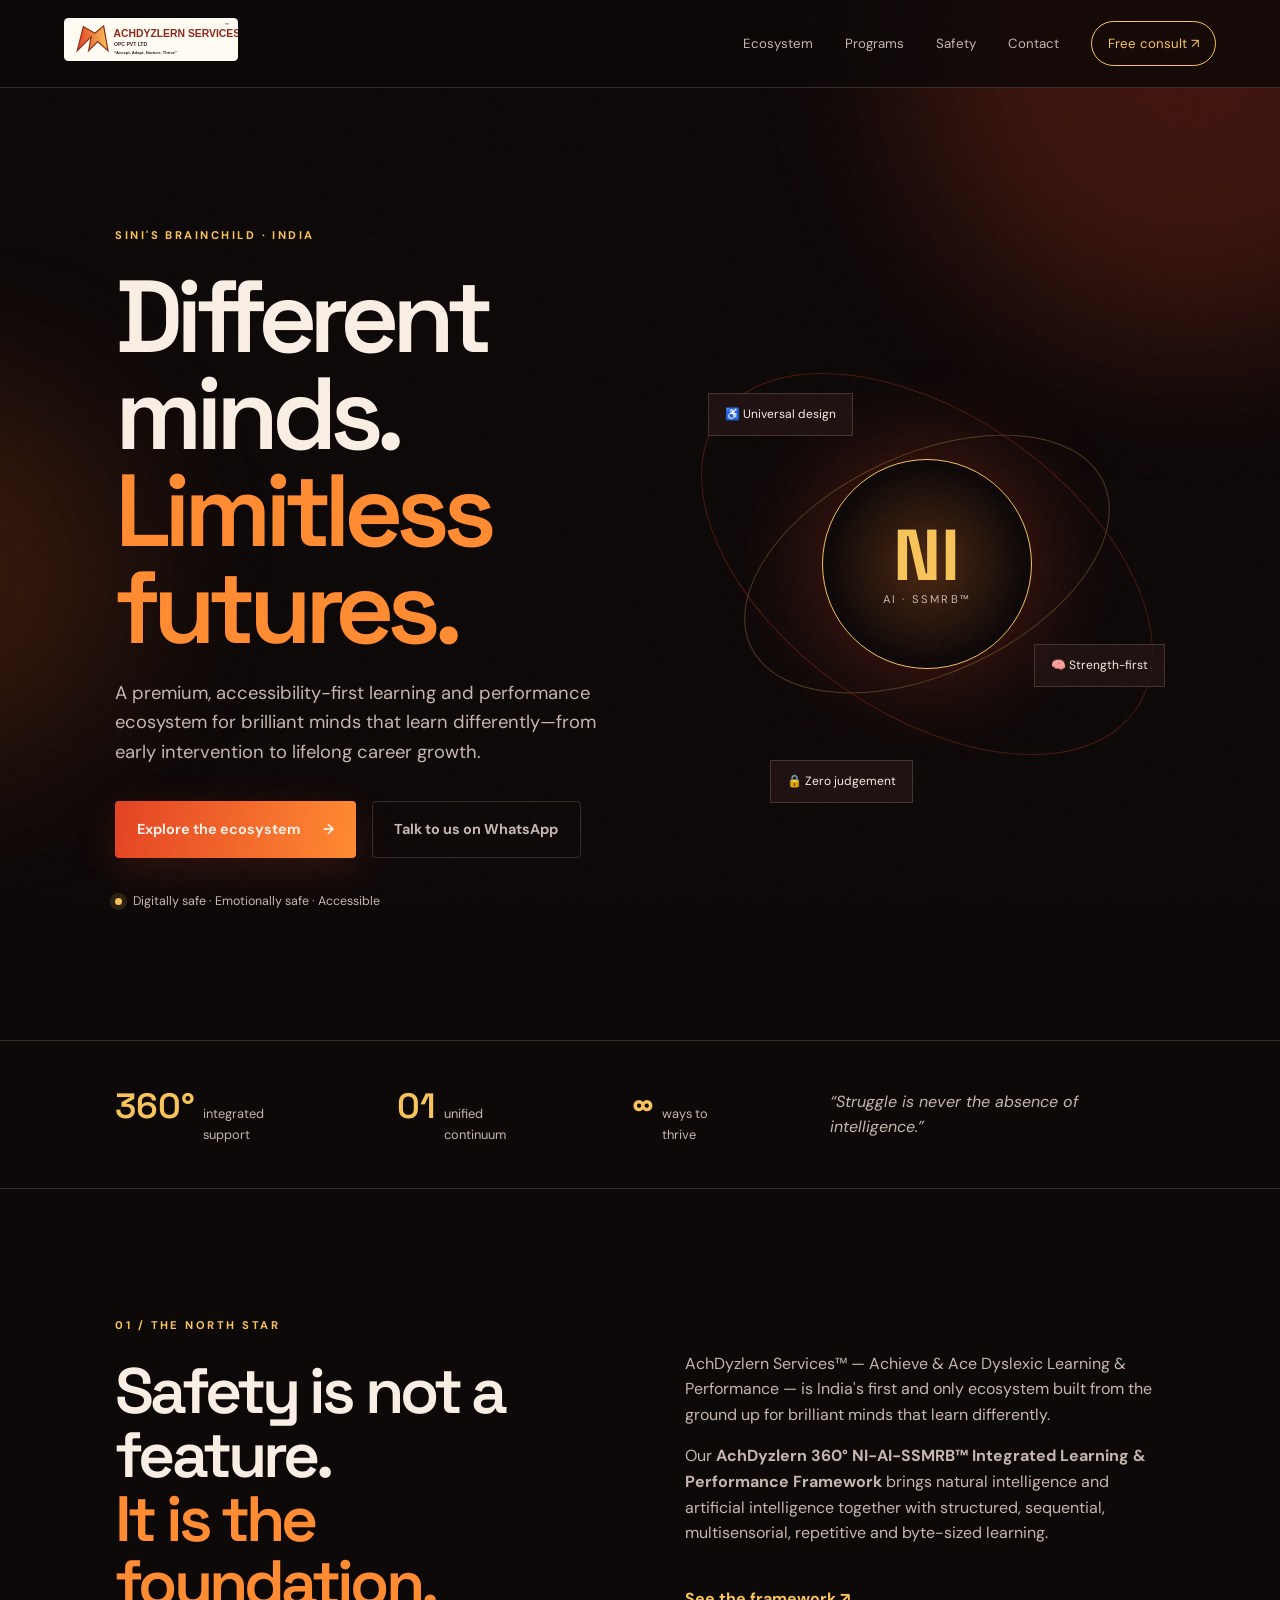
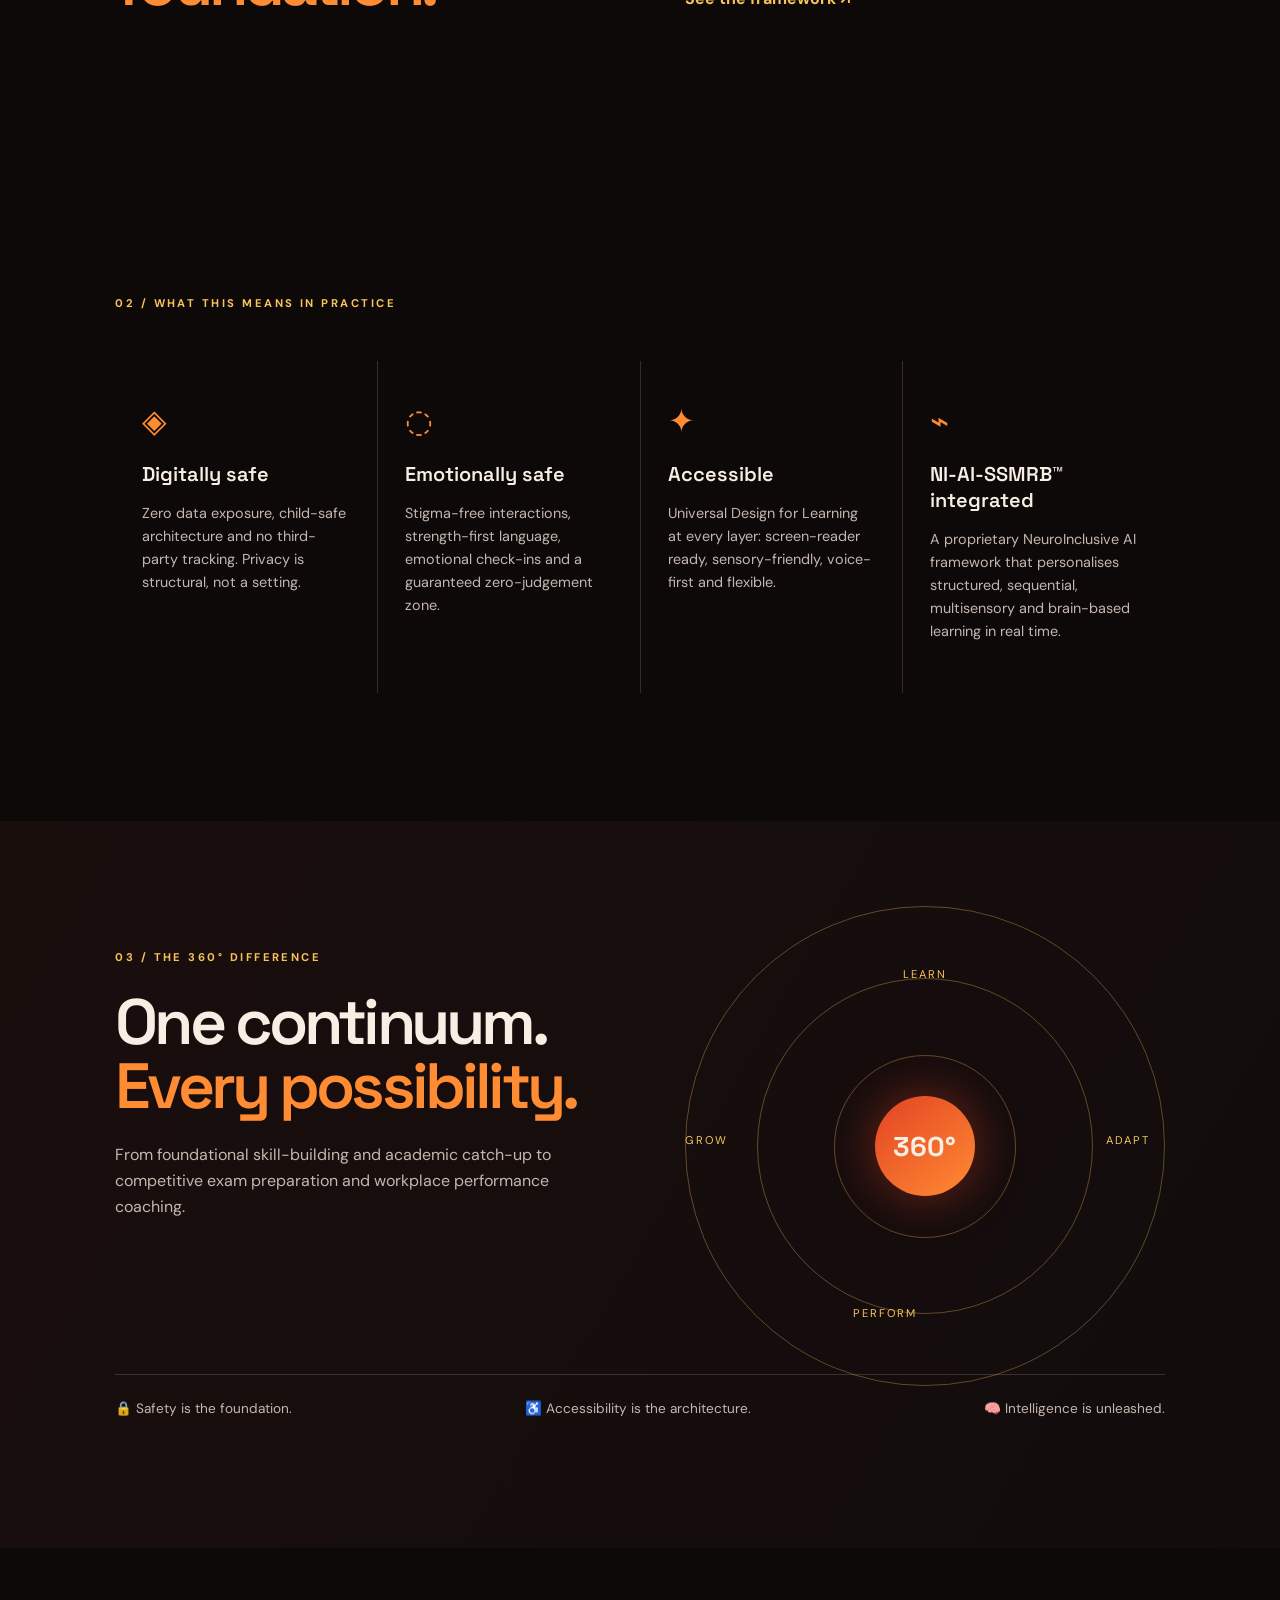
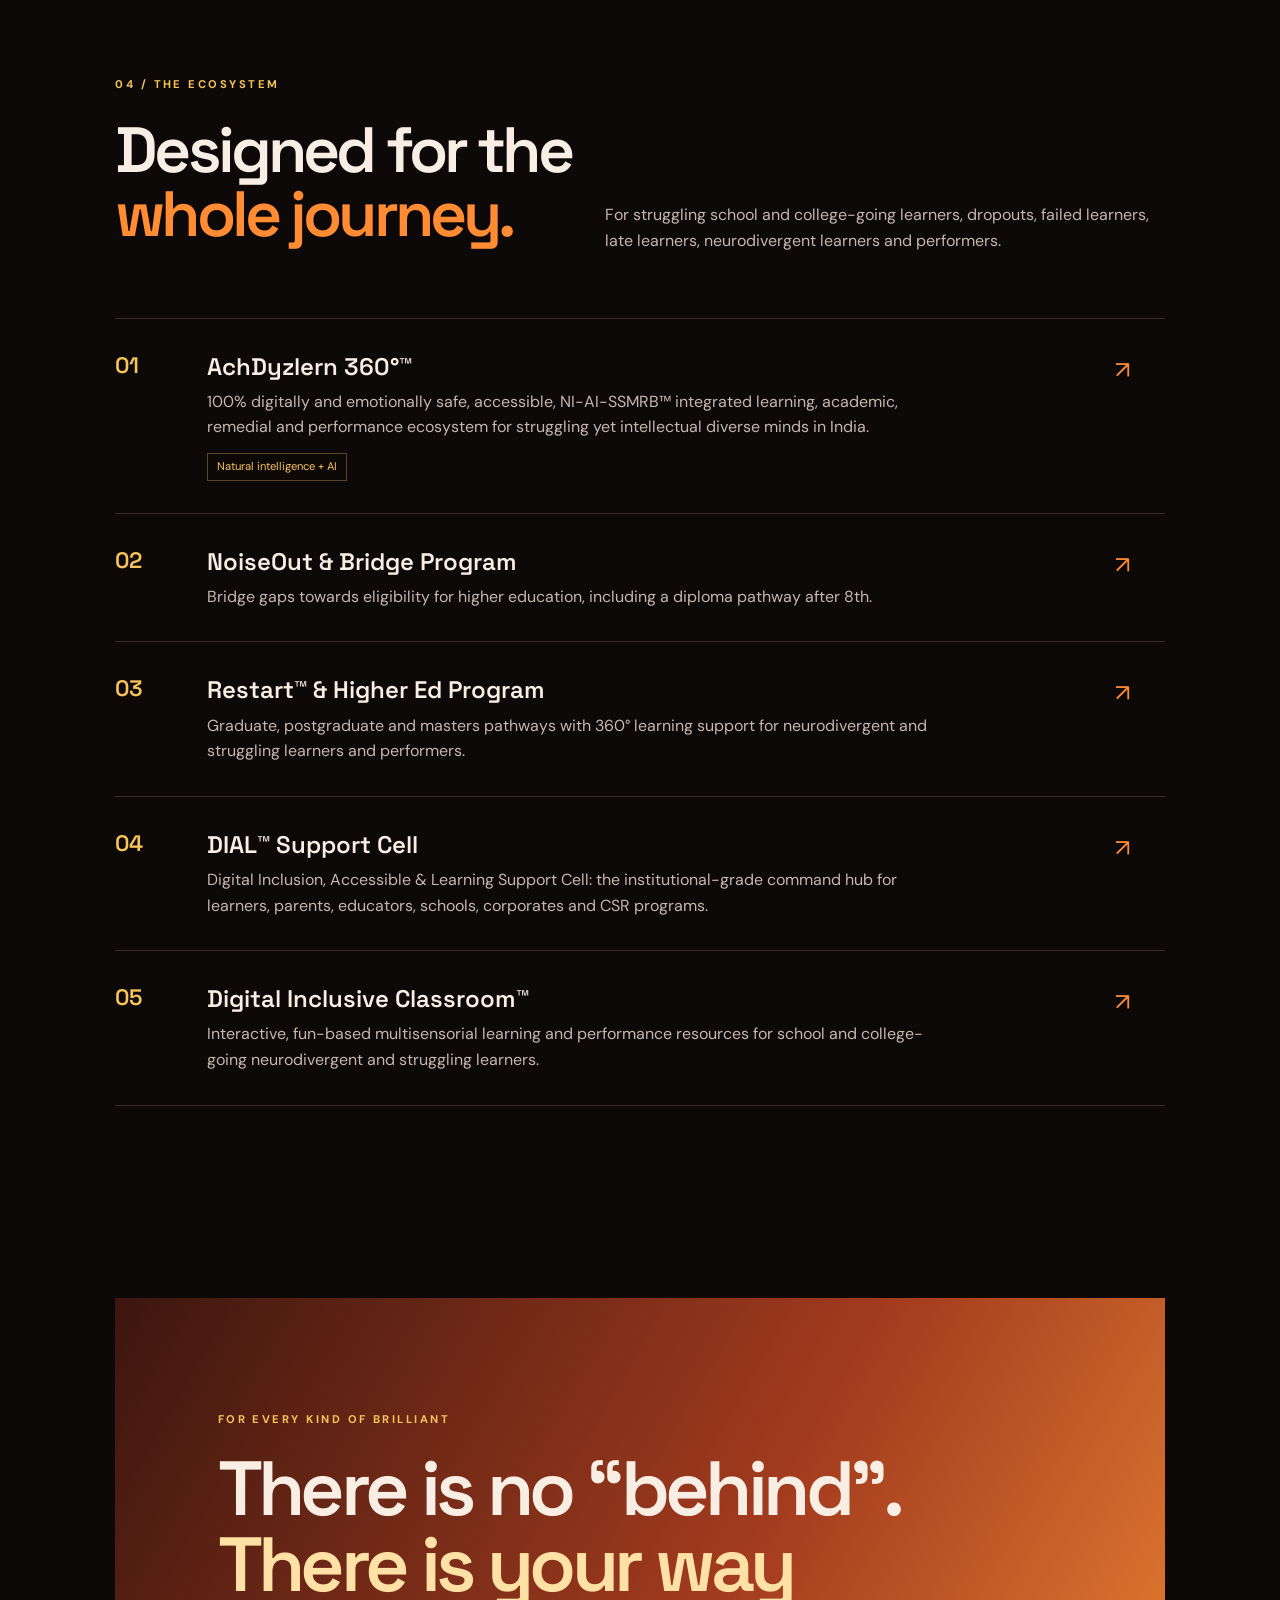
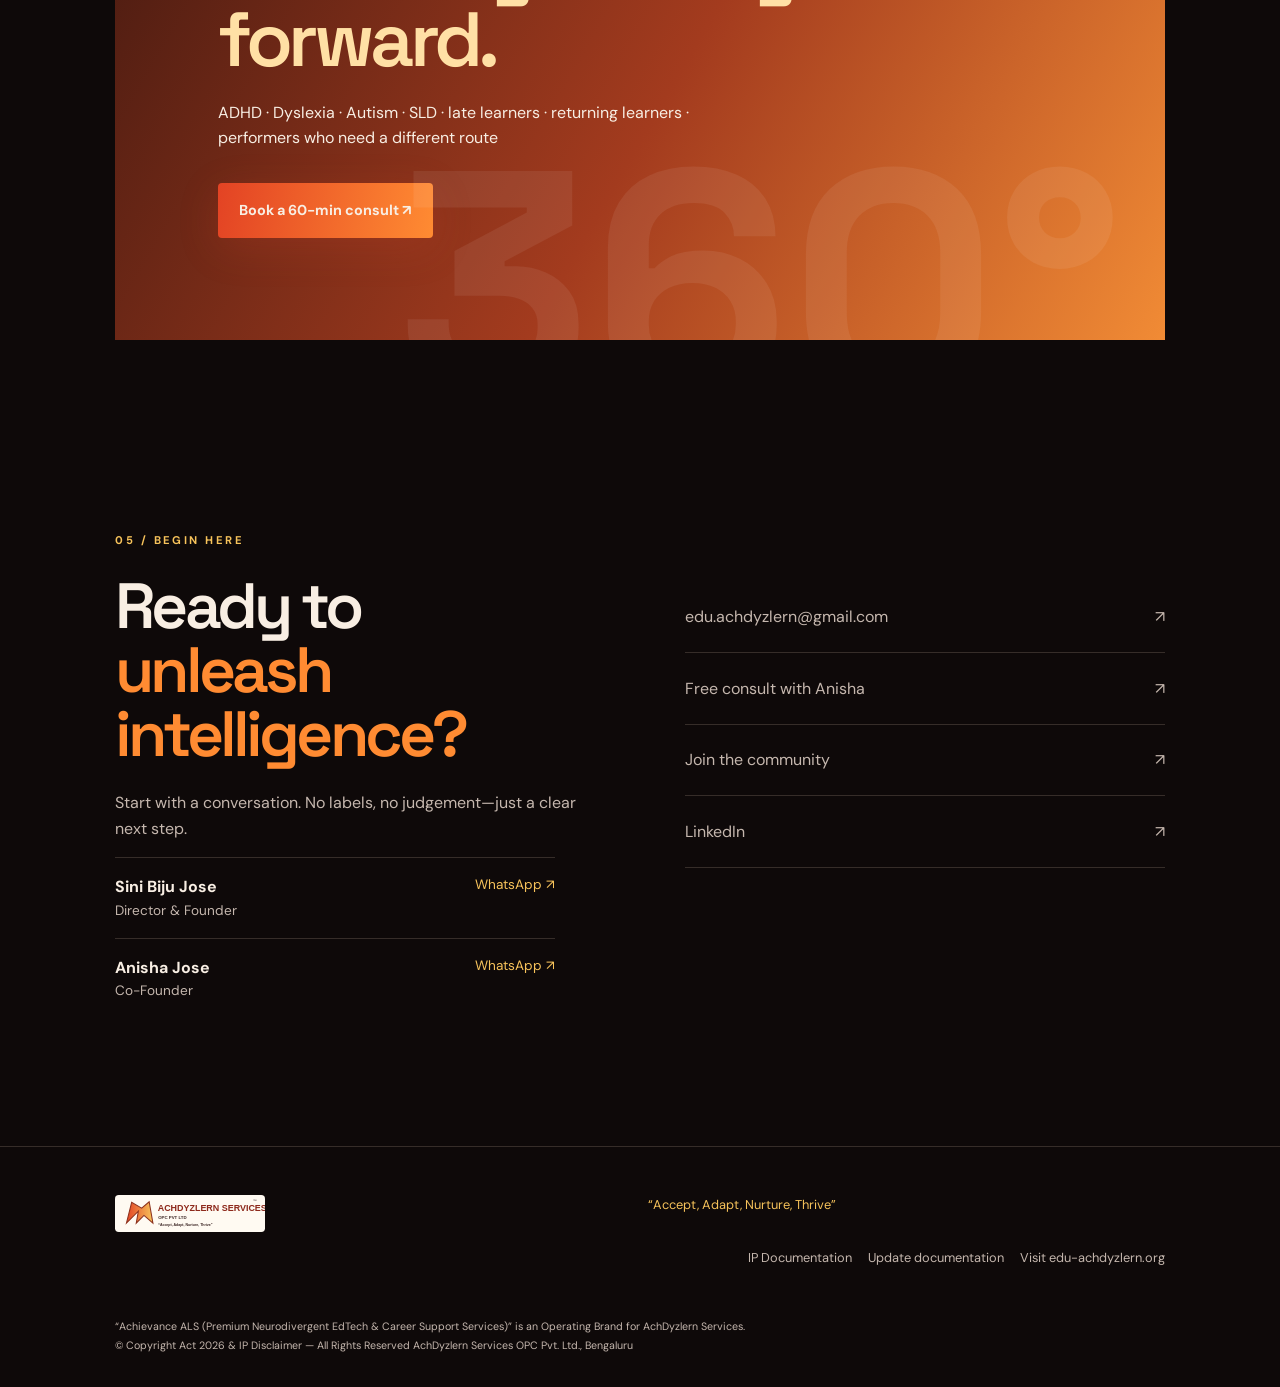
==== index.html @ 349d2b09 "Build cinematic AchDyzlern Services website and IP documentation system (v1)" ====
<!doctype html>
<html lang="en-IN">
<head>
  <meta charset="UTF-8" />
  <meta name="viewport" content="width=device-width, initial-scale=1.0" />
  <meta name="theme-color" content="#100b0b" />
  <meta name="description" content="AchDyzlern Services — digitally safe, emotionally safe and accessible learning, remedial, performance and career support for neurodivergent minds in India." />
  <meta property="og:title" content="AchDyzlern Services™ | Intelligence Unleashed" />
  <meta property="og:description" content="A strength-first learning and performance ecosystem for minds that learn differently." />
  <meta property="og:type" content="website" />
  <title>AchDyzlern Services™ | Intelligence Unleashed</title>
  <link rel="icon" href="assets/logo.svg" type="image/svg+xml" />
  <link rel="preconnect" href="https://fonts.googleapis.com" />
  <link rel="preconnect" href="https://fonts.gstatic.com" crossorigin />
  <link href="https://fonts.googleapis.com/css2?family=DM+Sans:wght@400;500;600;700&family=Space+Grotesk:wght@400;500;600;700&display=swap" rel="stylesheet" />
  <link rel="stylesheet" href="styles.css" />
</head>
<body>
  <a class="skip-link" href="#main">Skip to content</a>
  <div class="ambient ambient-one"></div><div class="ambient ambient-two"></div>
  <header class="site-header" id="top">
    <a class="brand" href="#top" aria-label="AchDyzlern Services home"><img src="assets/logo.svg" alt="AchDyzlern Services" /></a>
    <button class="menu-toggle" aria-label="Open navigation" aria-expanded="false">☰</button>
    <nav class="nav" aria-label="Primary navigation"><a href="#ecosystem">Ecosystem</a><a href="#programs">Programs</a><a href="#safety">Safety</a><a href="#contact">Contact</a><a class="nav-cta" href="https://scheduler.zoom.us/sini--achievance-als-bengaluru/achdyzlernservices-20-min-free-consult" target="_blank" rel="noreferrer">Free consult ↗</a></nav>
  </header>
  <main id="main">
    <section class="hero section-pad"><div class="hero-copy reveal"><p class="eyebrow">Sini's Brainchild · India</p><h1>Different minds.<br /><em>Limitless futures.</em></h1><p class="hero-text">A premium, accessibility-first learning and performance ecosystem for brilliant minds that learn differently—from early intervention to lifelong career growth.</p><div class="hero-actions"><a class="button button-primary" href="#programs">Explore the ecosystem <span>→</span></a><a class="button button-ghost" href="https://wa.me/918095880033" target="_blank" rel="noreferrer">Talk to us on WhatsApp</a></div><div class="hero-note"><span class="pulse"></span> Digitally safe · Emotionally safe · Accessible</div></div><div class="hero-art reveal"><div class="orbit orbit-a"></div><div class="orbit orbit-b"></div><div class="core"><span>NI</span><small>AI · SSMRB™</small></div><div class="float-card card-a">♿ Universal design</div><div class="float-card card-b">🧠 Strength-first</div><div class="float-card card-c">🔒 Zero judgement</div></div></section>
    <section class="proof section-pad"><div class="proof-item"><strong>360°</strong><span>integrated support</span></div><div class="proof-item"><strong>01</strong><span>unified continuum</span></div><div class="proof-item"><strong>∞</strong><span>ways to thrive</span></div><p>“Struggle is never the absence of intelligence.”</p></section>
    <section class="intro section-pad" id="ecosystem"><div class="section-label">01 / The north star</div><div class="split"><h2>Safety is not a feature.<br /><span>It is the foundation.</span></h2><div><p>AchDyzlern Services™ — Achieve &amp; Ace Dyslexic Learning &amp; Performance — is India's first and only ecosystem built from the ground up for brilliant minds that learn differently.</p><p>Our <b>AchDyzlern 360° NI-AI-SSMRB™ Integrated Learning &amp; Performance Framework</b> brings natural intelligence and artificial intelligence together with structured, sequential, multisensorial, repetitive and byte-sized learning.</p><a class="text-link" href="#framework">See the framework <span>↗</span></a></div></div></section>
    <section class="pillars section-pad" id="safety"><div class="section-label">02 / What this means in practice</div><div class="pillar-grid"><article><span class="pillar-icon">◈</span><h3>Digitally safe</h3><p>Zero data exposure, child-safe architecture and no third-party tracking. Privacy is structural, not a setting.</p></article><article><span class="pillar-icon">◌</span><h3>Emotionally safe</h3><p>Stigma-free interactions, strength-first language, emotional check-ins and a guaranteed zero-judgement zone.</p></article><article><span class="pillar-icon">✦</span><h3>Accessible</h3><p>Universal Design for Learning at every layer: screen-reader ready, sensory-friendly, voice-first and flexible.</p></article><article><span class="pillar-icon">⌁</span><h3>NI-AI-SSMRB™ integrated</h3><p>A proprietary NeuroInclusive AI framework that personalises structured, sequential, multisensory and brain-based learning in real time.</p></article></div></section>
    <section class="framework section-pad" id="framework"><div class="section-label">03 / The 360° difference</div><div class="framework-layout"><div><h2>One continuum.<br /><span>Every possibility.</span></h2><p>From foundational skill-building and academic catch-up to competitive exam preparation and workplace performance coaching.</p></div><div class="radar"><div class="radar-ring ring-1"></div><div class="radar-ring ring-2"></div><div class="radar-ring ring-3"></div><span class="radar-word w1">LEARN</span><span class="radar-word w2">ADAPT</span><span class="radar-word w3">PERFORM</span><span class="radar-word w4">GROW</span><div class="radar-center">360°</div></div></div><div class="manifesto"><span>🔒 Safety is the foundation.</span><span>♿ Accessibility is the architecture.</span><span>🧠 Intelligence is unleashed.</span></div></section>
    <section class="programs section-pad" id="programs"><div class="section-label">04 / The ecosystem</div><div class="program-heading"><h2>Designed for the<br /><span>whole journey.</span></h2><p>For struggling school and college-going learners, dropouts, failed learners, late learners, neurodivergent learners and performers.</p></div><div class="program-list"><article class="program featured"><div class="program-no">01</div><div><h3>AchDyzlern 360°™</h3><p>100% digitally and emotionally safe, accessible, NI-AI-SSMRB™ integrated learning, academic, remedial and performance ecosystem for struggling yet intellectual diverse minds in India.</p><span class="tag">Natural intelligence + AI</span></div><span class="program-arrow">↗</span></article><article class="program"><div class="program-no">02</div><div><h3>NoiseOut &amp; Bridge Program</h3><p>Bridge gaps towards eligibility for higher education, including a diploma pathway after 8th.</p></div><span class="program-arrow">↗</span></article><article class="program"><div class="program-no">03</div><div><h3>Restart™ &amp; Higher Ed Program</h3><p>Graduate, postgraduate and masters pathways with 360° learning support for neurodivergent and struggling learners and performers.</p></div><span class="program-arrow">↗</span></article><article class="program"><div class="program-no">04</div><div><h3>DIAL™ Support Cell</h3><p>Digital Inclusion, Accessible &amp; Learning Support Cell: the institutional-grade command hub for learners, parents, educators, schools, corporates and CSR programs.</p></div><span class="program-arrow">↗</span></article><article class="program"><div class="program-no">05</div><div><h3>Digital Inclusive Classroom™</h3><p>Interactive, fun-based multisensorial learning and performance resources for school and college-going neurodivergent and struggling learners.</p></div><span class="program-arrow">↗</span></article></div></section>
    <section class="audience section-pad"><div class="audience-card"><p class="eyebrow">For every kind of brilliant</p><h2>There is no “behind”.<br /><em>There is your way forward.</em></h2><p>ADHD · Dyslexia · Autism · SLD · late learners · returning learners · performers who need a different route</p><a class="button button-primary" href="https://calendly.com/achdyzlern/orientation-educational-consult" target="_blank" rel="noreferrer">Book a 60-min consult ↗</a></div></section>
    <section class="contact section-pad" id="contact"><div class="section-label">05 / Begin here</div><div class="contact-grid"><div><h2>Ready to<br /><span>unleash intelligence?</span></h2><p>Start with a conversation. No labels, no judgement—just a clear next step.</p><div class="contact-person"><b>Sini Biju Jose</b><span>Director &amp; Founder</span><a href="https://wa.me/918095880033">WhatsApp ↗</a></div><div class="contact-person"><b>Anisha Jose</b><span>Co-Founder</span><a href="https://wa.me/919742489852">WhatsApp ↗</a></div></div><div class="contact-actions"><a class="contact-link" href="mailto:edu.achdyzlern@gmail.com">edu.achdyzlern@gmail.com <span>↗</span></a><a class="contact-link" href="https://scheduler.zoom.us/sini--achievance-als-bengaluru/achdyzlernservices-20-min-free-consult" target="_blank" rel="noreferrer">Free consult with Anisha <span>↗</span></a><a class="contact-link" href="https://chat.whatsapp.com/EJwKZysAXb97HOzpVGHi5J" target="_blank" rel="noreferrer">Join the community <span>↗</span></a><a class="contact-link" href="https://www.linkedin.com/company/achdyzlernneurodivergentedtech" target="_blank" rel="noreferrer">LinkedIn <span>↗</span></a></div></div></section>
  </main>
  <footer><img src="assets/logo.svg" alt="AchDyzlern Services" /><p>“Accept, Adapt, Nurture, Thrive”</p><div class="footer-links"><a href="ip-documentation.html">IP Documentation</a><a href="ip-documentation.html#updates">Update documentation</a><a href="https://edu-achdyzlern.org">Visit edu-achdyzlern.org</a></div><small>“Achievance ALS (Premium Neurodivergent EdTech &amp; Career Support Services)” is an Operating Brand for AchDyzlern Services.<br />© Copyright Act 2026 &amp; IP Disclaimer — All Rights Reserved AchDyzlern Services OPC Pvt. Ltd., Bengaluru</small></footer>
  <script src="script.js"></script>
</body>
</html>
---- styles.css ----
:root{--ink:#f8eee3;--muted:#c5b7ae;--dark:#0e0909;--panel:#1a1010;--red:#e34324;--orange:#ff8b32;--gold:#f7c35b;--line:rgba(255,226,199,.17)}*{box-sizing:border-box}html{scroll-behavior:smooth}body{margin:0;background:var(--dark);color:var(--ink);font-family:'DM Sans',sans-serif;line-height:1.6;overflow-x:hidden}body:before{content:'';position:fixed;inset:0;pointer-events:none;opacity:.08;z-index:-1;background-image:url("data:image/svg+xml,%3Csvg viewBox='0 0 160 160' xmlns='http://www.w3.org/2000/svg'%3E%3Cfilter id='n'%3E%3CfeTurbulence type='fractalNoise' baseFrequency='.8' numOctaves='3' stitchTiles='stitch'/%3E%3C/filter%3E%3Crect width='100%25' height='100%25' filter='url(%23n)' opacity='.2'/%3E%3C/svg%3E")}a{color:inherit;text-decoration:none}.skip-link{position:absolute;left:-999px}.skip-link:focus{left:1rem;top:1rem;z-index:20;background:#fff;color:#000;padding:.5rem}.ambient{position:fixed;filter:blur(80px);border-radius:50%;opacity:.23;pointer-events:none;z-index:-1}.ambient-one{background:var(--red);height:35rem;width:35rem;top:-14rem;right:-12rem}.ambient-two{background:#b94c16;height:24rem;width:24rem;bottom:15%;left:-16rem}.site-header{height:88px;display:flex;align-items:center;justify-content:space-between;padding:0 5vw;border-bottom:1px solid var(--line);position:sticky;top:0;background:rgba(14,9,9,.82);backdrop-filter:blur(16px);z-index:10}.brand img{width:174px;height:auto}.nav{display:flex;align-items:center;gap:2rem;font-size:.83rem;color:var(--muted)}.nav a{transition:color .2s}.nav a:hover{color:var(--gold)}.nav-cta{border:1px solid var(--gold);color:var(--gold)!important;padding:.65rem 1rem;border-radius:999px}.menu-toggle{display:none;background:none;border:0;color:var(--ink);font-size:1.5rem}.section-pad{padding:clamp(5rem,10vw,9rem) 9vw;position:relative}.hero{min-height:calc(100vh - 88px);display:grid;grid-template-columns:1.05fr .95fr;align-items:center;gap:3rem}.eyebrow,.section-label{font-size:.7rem;letter-spacing:.22em;text-transform:uppercase;color:var(--gold);font-weight:700}.hero h1{font:600 clamp(3.6rem,8vw,8rem)/.95 'Space Grotesk',sans-serif;letter-spacing:-.07em;margin:1.4rem 0}.hero h1 em,.split h2 span,.framework h2 span,.program-heading h2 span,.contact h2 span{font-style:normal;color:var(--orange)}.hero-text{font-size:1.15rem;color:var(--muted);max-width:590px}.hero-actions{display:flex;gap:1rem;flex-wrap:wrap;margin:2.1rem 0}.button{display:inline-flex;gap:1.4rem;align-items:center;padding:1rem 1.35rem;border-radius:4px;font-weight:700;font-size:.9rem}.button-primary{background:linear-gradient(100deg,var(--red),var(--orange));box-shadow:0 10px 40px #d7462830}.button-ghost{border:1px solid var(--line);color:var(--muted)}.button:hover{transform:translateY(-2px)}.hero-note{font-size:.78rem;color:var(--muted)}.pulse{display:inline-block;width:7px;height:7px;background:var(--gold);border-radius:50%;margin-right:8px;box-shadow:0 0 0 5px #f7c35b22}.hero-art{height:570px;position:relative;display:grid;place-items:center}.core{width:210px;height:210px;border:1px solid var(--gold);border-radius:50%;display:grid;place-content:center;text-align:center;background:radial-gradient(circle,#ff832e44,transparent 68%);box-shadow:0 0 100px #e3432455}.core span{font:700 4.5rem 'Space Grotesk';color:var(--gold);line-height:1}.core small{font-size:.7rem;letter-spacing:.2em;color:var(--muted)}.orbit{position:absolute;border:1px solid #f7c35b44;border-radius:50%;transform:rotate(-25deg)}.orbit-a{width:390px;height:220px}.orbit-b{width:510px;height:300px;transform:rotate(35deg);border-color:#e343244a}.float-card{position:absolute;padding:.7rem 1rem;background:#241514d9;border:1px solid var(--line);font-size:.75rem;backdrop-filter:blur(12px)}.card-a{top:20%;left:4%}.card-b{top:64%;right:0}.card-c{bottom:8%;left:17%}.proof{padding-top:2rem;padding-bottom:2rem;border-top:1px solid var(--line);border-bottom:1px solid var(--line);display:flex;align-items:center;gap:clamp(2rem,7vw,8rem);color:var(--muted)}.proof-item{display:flex;align-items:baseline;gap:.5rem}.proof strong{font:600 2.2rem 'Space Grotesk';color:var(--gold)}.proof span{font-size:.8rem}.proof p{margin-left:auto;font-style:italic}.split,.framework-layout,.contact-grid{display:grid;grid-template-columns:1fr 1fr;gap:7vw}.split h2,.framework h2,.program-heading h2,.contact h2{font:600 clamp(2.8rem,5vw,5rem)/1 'Space Grotesk';letter-spacing:-.06em;margin:1.5rem 0}.split p,.framework-layout p,.program-heading p,.contact p{color:var(--muted);max-width:560px}.text-link{display:inline-block;margin-top:1.5rem;color:var(--gold);font-weight:700}.pillar-grid{display:grid;grid-template-columns:repeat(4,1fr);gap:1px;background:var(--line);margin-top:3rem}.pillar-grid article{background:var(--dark);padding:2.2rem 1.7rem;min-height:260px}.pillar-icon{font-size:2rem;color:var(--orange)}h3{font:600 1.25rem 'Space Grotesk';margin:.9rem 0}.pillar-grid p{font-size:.9rem;color:var(--muted)}.framework{background:linear-gradient(120deg,#1a0e0d,#120c0d)}.radar{height:360px;position:relative;display:grid;place-items:center}.radar-ring{position:absolute;border:1px solid #f7c35b55;border-radius:50%;aspect-ratio:1}.ring-1{width:100%}.ring-2{width:70%}.ring-3{width:38%}.radar-center{width:100px;height:100px;border-radius:50%;display:grid;place-items:center;background:linear-gradient(140deg,var(--red),var(--orange));font:700 1.7rem 'Space Grotesk';box-shadow:0 0 50px #e3432477;z-index:1}.radar-word{position:absolute;color:var(--gold);font-size:.7rem;letter-spacing:.18em}.w1{top:0}.w2{right:3%;top:46%}.w3{bottom:1%;left:35%}.w4{left:0;top:46%}.manifesto{border-top:1px solid var(--line);margin-top:3rem;padding-top:1.4rem;display:flex;justify-content:space-between;color:var(--muted);font-size:.85rem}.program-heading{display:flex;justify-content:space-between;align-items:end;gap:2rem}.program-list{margin-top:3rem;border-top:1px solid var(--line)}.program{display:grid;grid-template-columns:60px 1fr 50px;gap:2rem;padding:2rem 0;border-bottom:1px solid var(--line);align-items:start;transition:padding .3s,background .3s}.program:hover{padding-left:1rem;padding-right:1rem;background:#241311}.program-no{color:var(--gold);font:600 1.4rem 'Space Grotesk'}.program h3{margin:0 0 .45rem;font-size:1.5rem}.program p{color:var(--muted);max-width:720px;margin:0}.program-arrow{font-size:1.5rem;color:var(--orange)}.tag{display:inline-block;color:var(--gold);font-size:.7rem;border:1px solid #f7c35b55;padding:.25rem .55rem;margin-top:.8rem}.audience{padding:4rem 9vw}.audience-card{padding:clamp(3rem,8vw,7rem);background:linear-gradient(120deg,#3c160f,#a33b1e 55%,#f18b35);position:relative;overflow:hidden}.audience-card:after{content:'360°';position:absolute;right:4%;bottom:-23%;font:700 20rem 'Space Grotesk';color:#ffffff12}.audience-card h2{font:600 clamp(2.8rem,6vw,6rem)/.98 'Space Grotesk';letter-spacing:-.06em;max-width:800px;margin:1.4rem 0}.audience-card em{font-style:normal;color:#ffe0a5}.audience-card p:not(.eyebrow){max-width:550px;margin-bottom:2rem}.contact-actions{padding-top:2rem}.contact-link{display:flex;justify-content:space-between;border-bottom:1px solid var(--line);padding:1.4rem 0;color:var(--muted)}.contact-link:hover{color:var(--gold)}.contact-person{display:grid;grid-template-columns:1fr 1fr;max-width:440px;border-top:1px solid var(--line);padding:1rem 0}.contact-person span{color:var(--muted);font-size:.85rem}.contact-person a{color:var(--gold);font-size:.85rem;text-align:right;grid-column:2}.contact-person b{grid-column:1;grid-row:1}.contact-person span{grid-column:1;grid-row:2}footer{border-top:1px solid var(--line);padding:3rem 9vw 2rem;display:grid;grid-template-columns:1fr 1fr;gap:1rem;color:var(--muted);font-size:.8rem}footer img{width:150px}footer p{margin:0;color:var(--gold)}footer small{grid-column:1/-1;margin-top:2rem;line-height:1.8}.footer-links{grid-column:2;display:flex;gap:1rem;justify-content:end;flex-wrap:wrap}.footer-links a:hover{color:var(--gold)}.reveal{animation:rise .9s both}@keyframes rise{from{opacity:0;transform:translateY(25px)}to{opacity:1;transform:none}}@media(max-width:800px){.site-header{height:72px}.brand img{width:145px}.menu-toggle{display:block}.nav{display:none;position:absolute;left:0;right:0;top:72px;background:#140c0c;padding:1.5rem 9vw;flex-direction:column;align-items:flex-start}.nav.open{display:flex}.hero{grid-template-columns:1fr;min-height:auto}.hero-art{height:420px;order:-1}.core{width:160px;height:160px}.core span{font-size:3.4rem}.orbit-a{width:280px;height:170px}.orbit-b{width:350px;height:230px}.float-card{font-size:.65rem}.proof{flex-wrap:wrap;gap:1rem 2rem}.proof p{width:100%;margin-left:0}.split,.framework-layout,.contact-grid{grid-template-columns:1fr;gap:2rem}.pillar-grid{grid-template-columns:1fr 1fr}.program-heading{display:block}.manifesto{display:block}.manifesto span{display:block;margin:.7rem 0}footer{grid-template-columns:1fr}.footer-links{grid-column:1;justify-content:start}}@media(max-width:480px){.section-pad{padding-left:6vw;padding-right:6vw}.pillar-grid{grid-template-columns:1fr}.program{grid-template-columns:35px 1fr 25px;gap:.7rem}.program h3{font-size:1.15rem}.hero h1{font-size:3.7rem}.audience{padding-left:6vw;padding-right:6vw}}
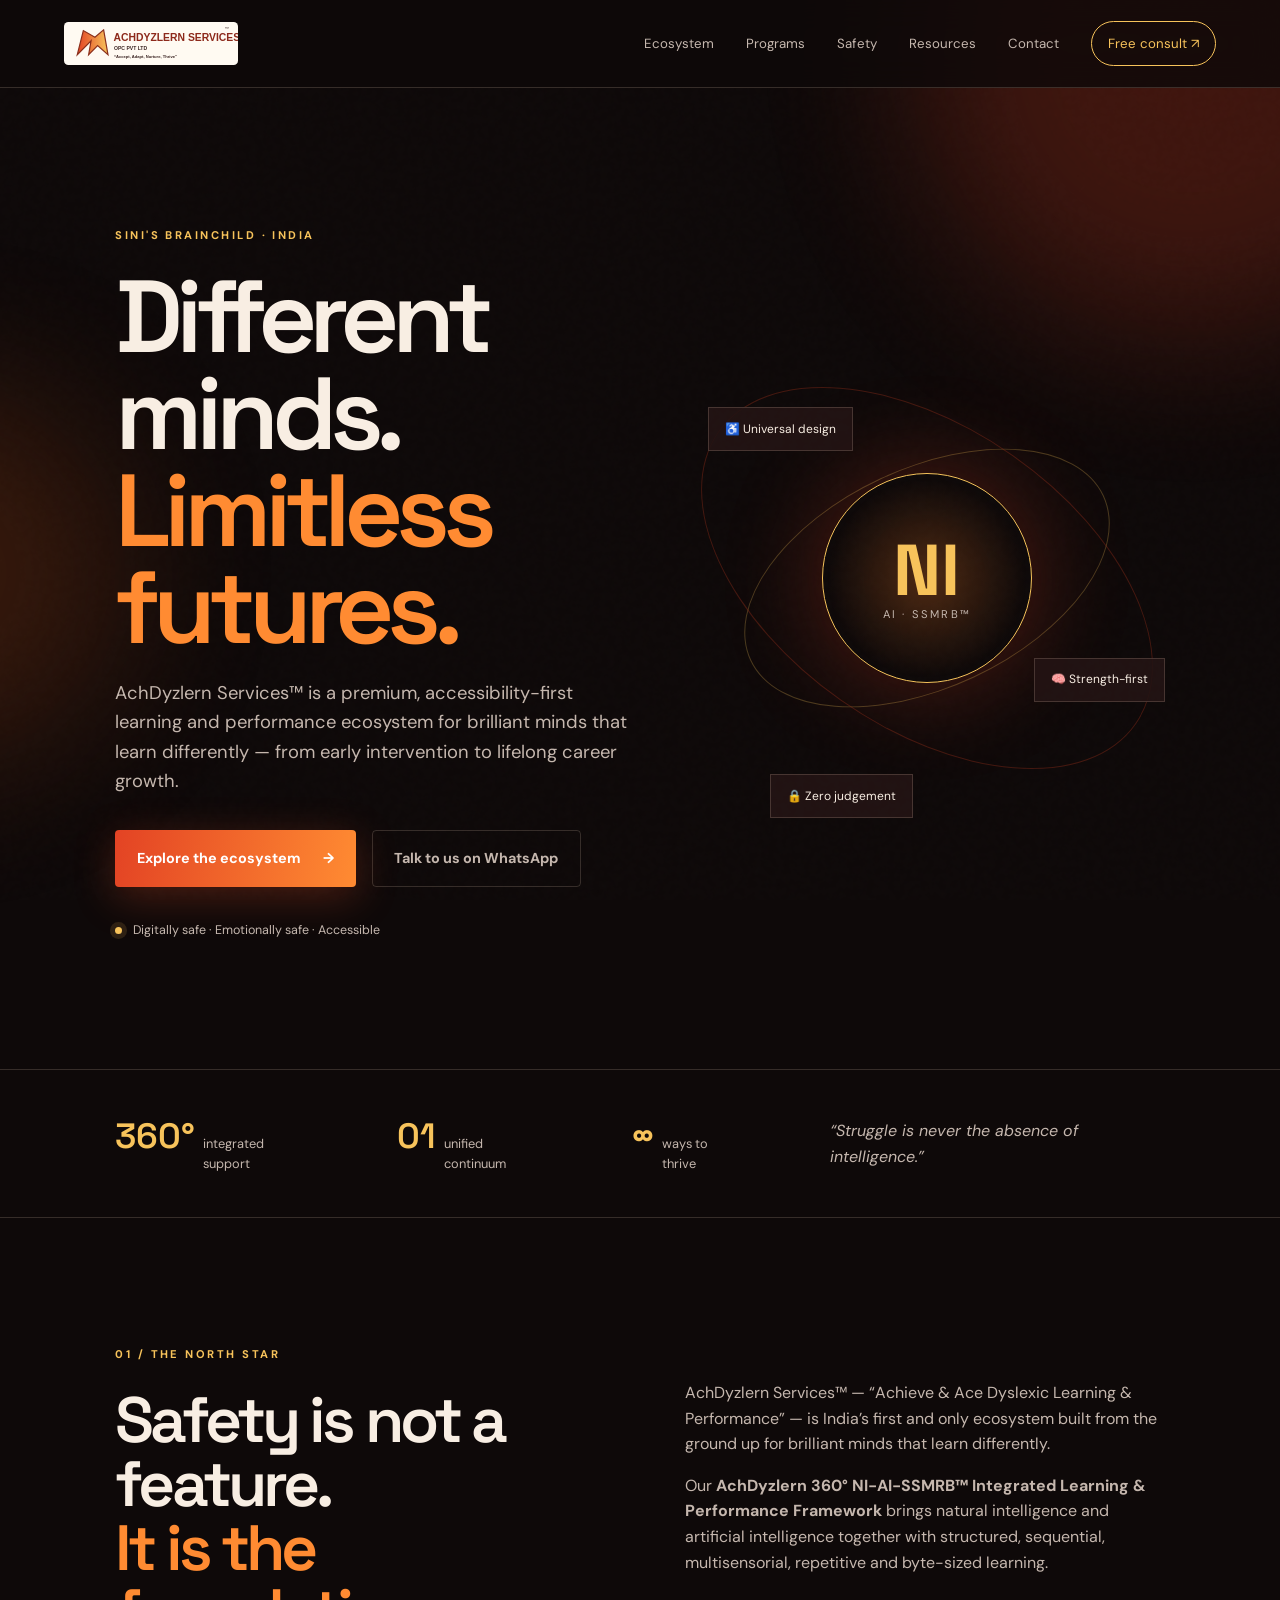
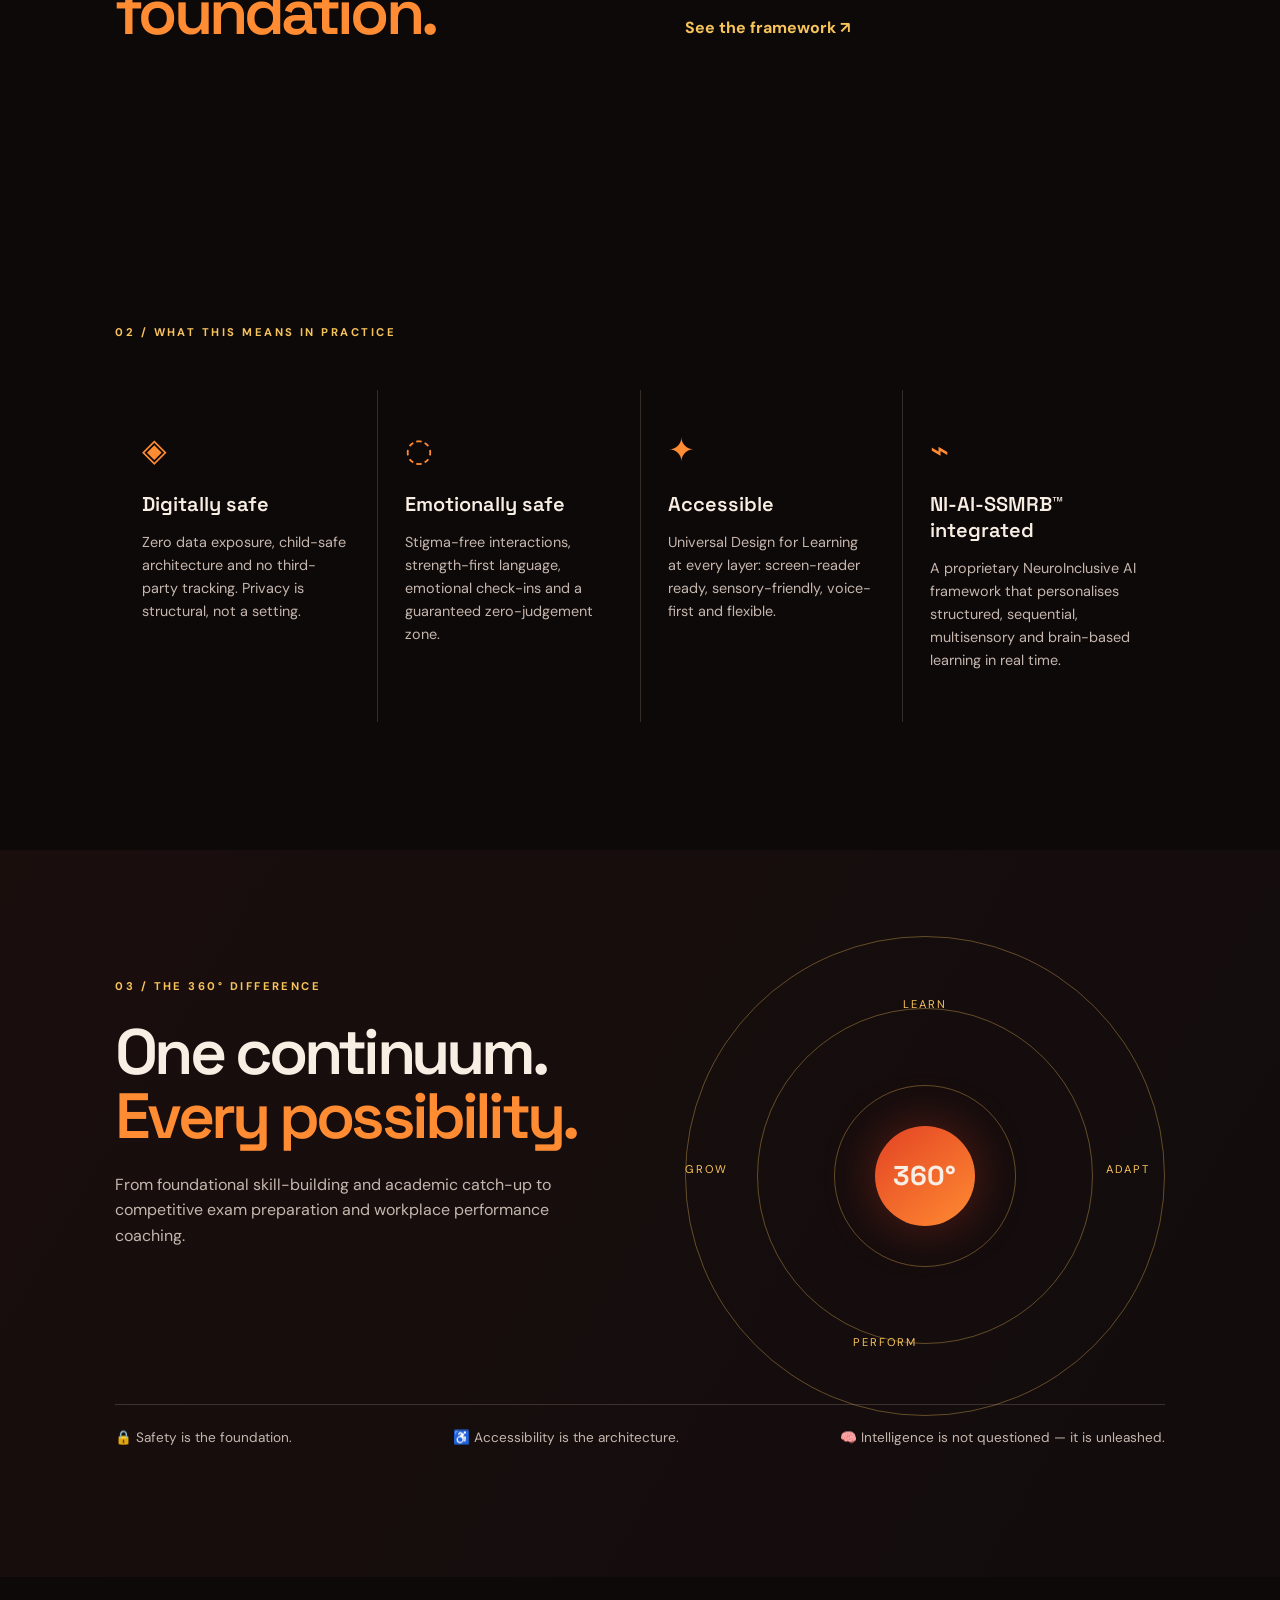
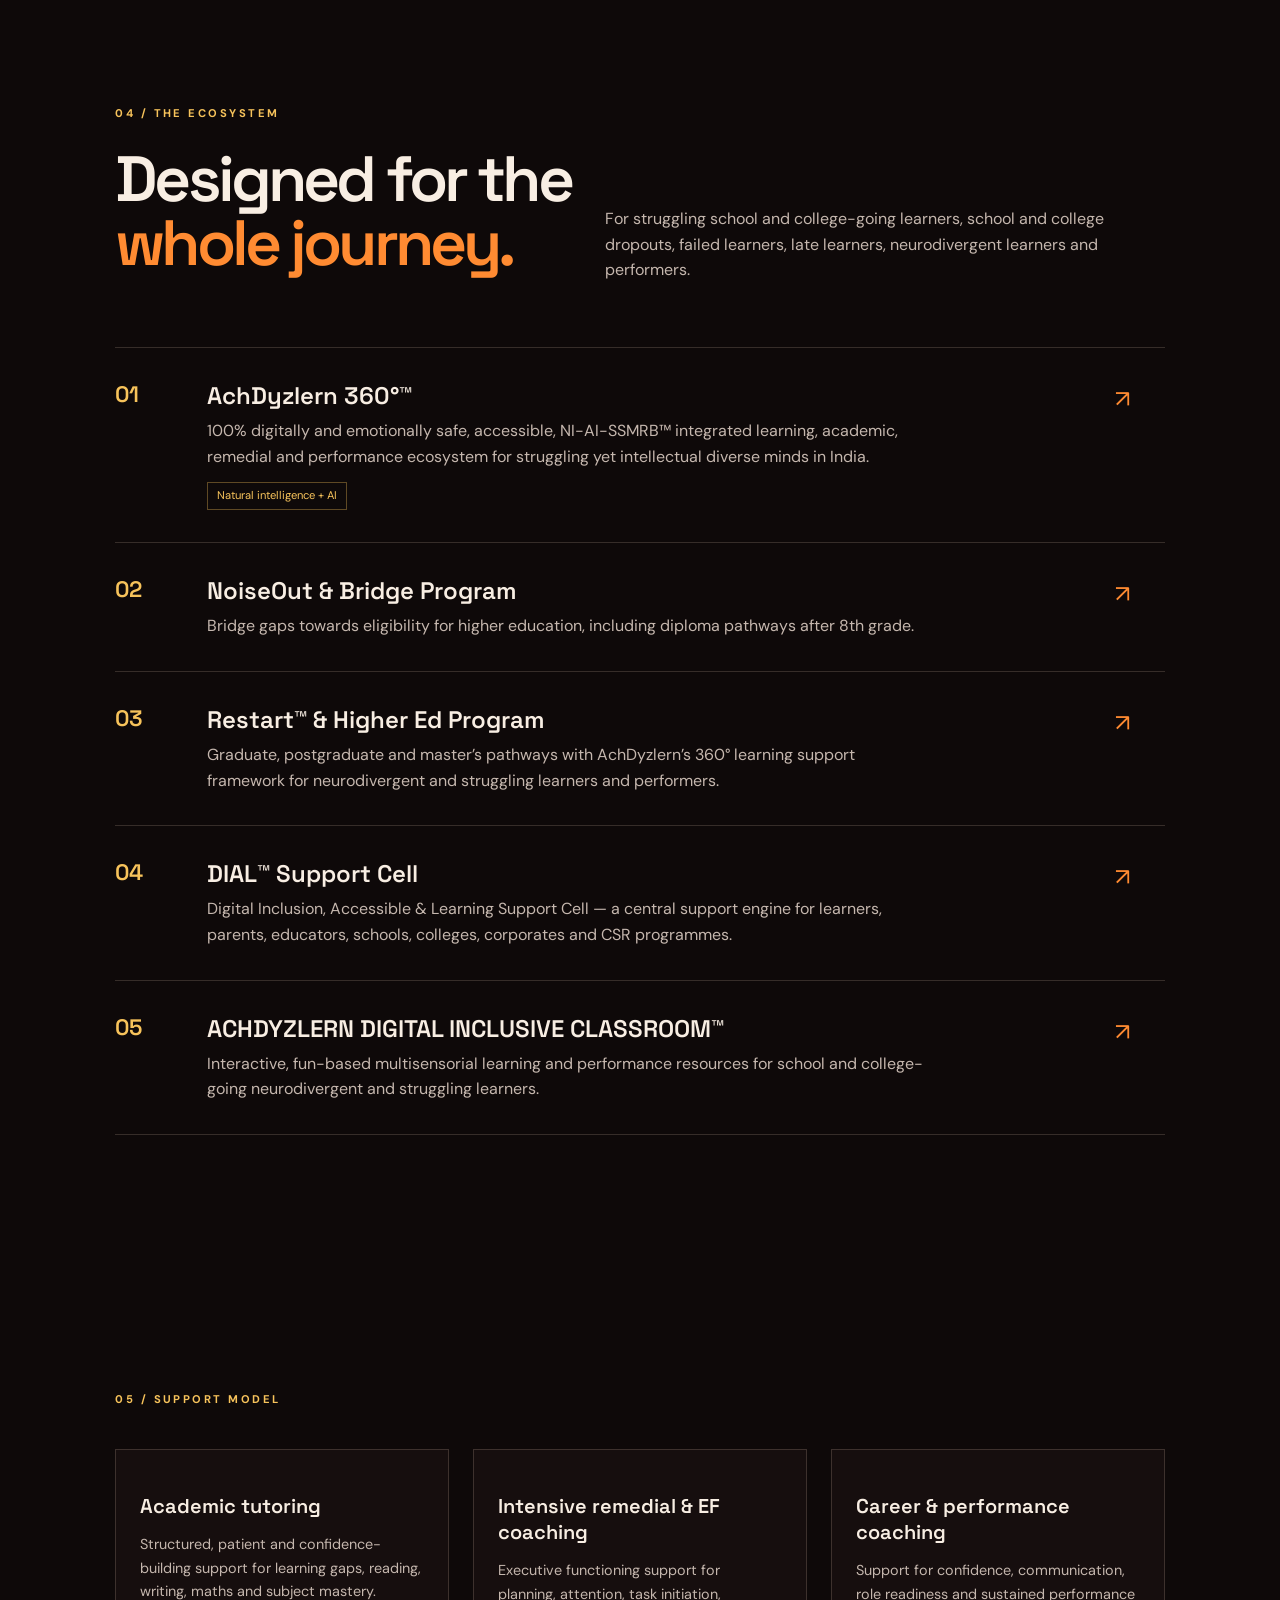
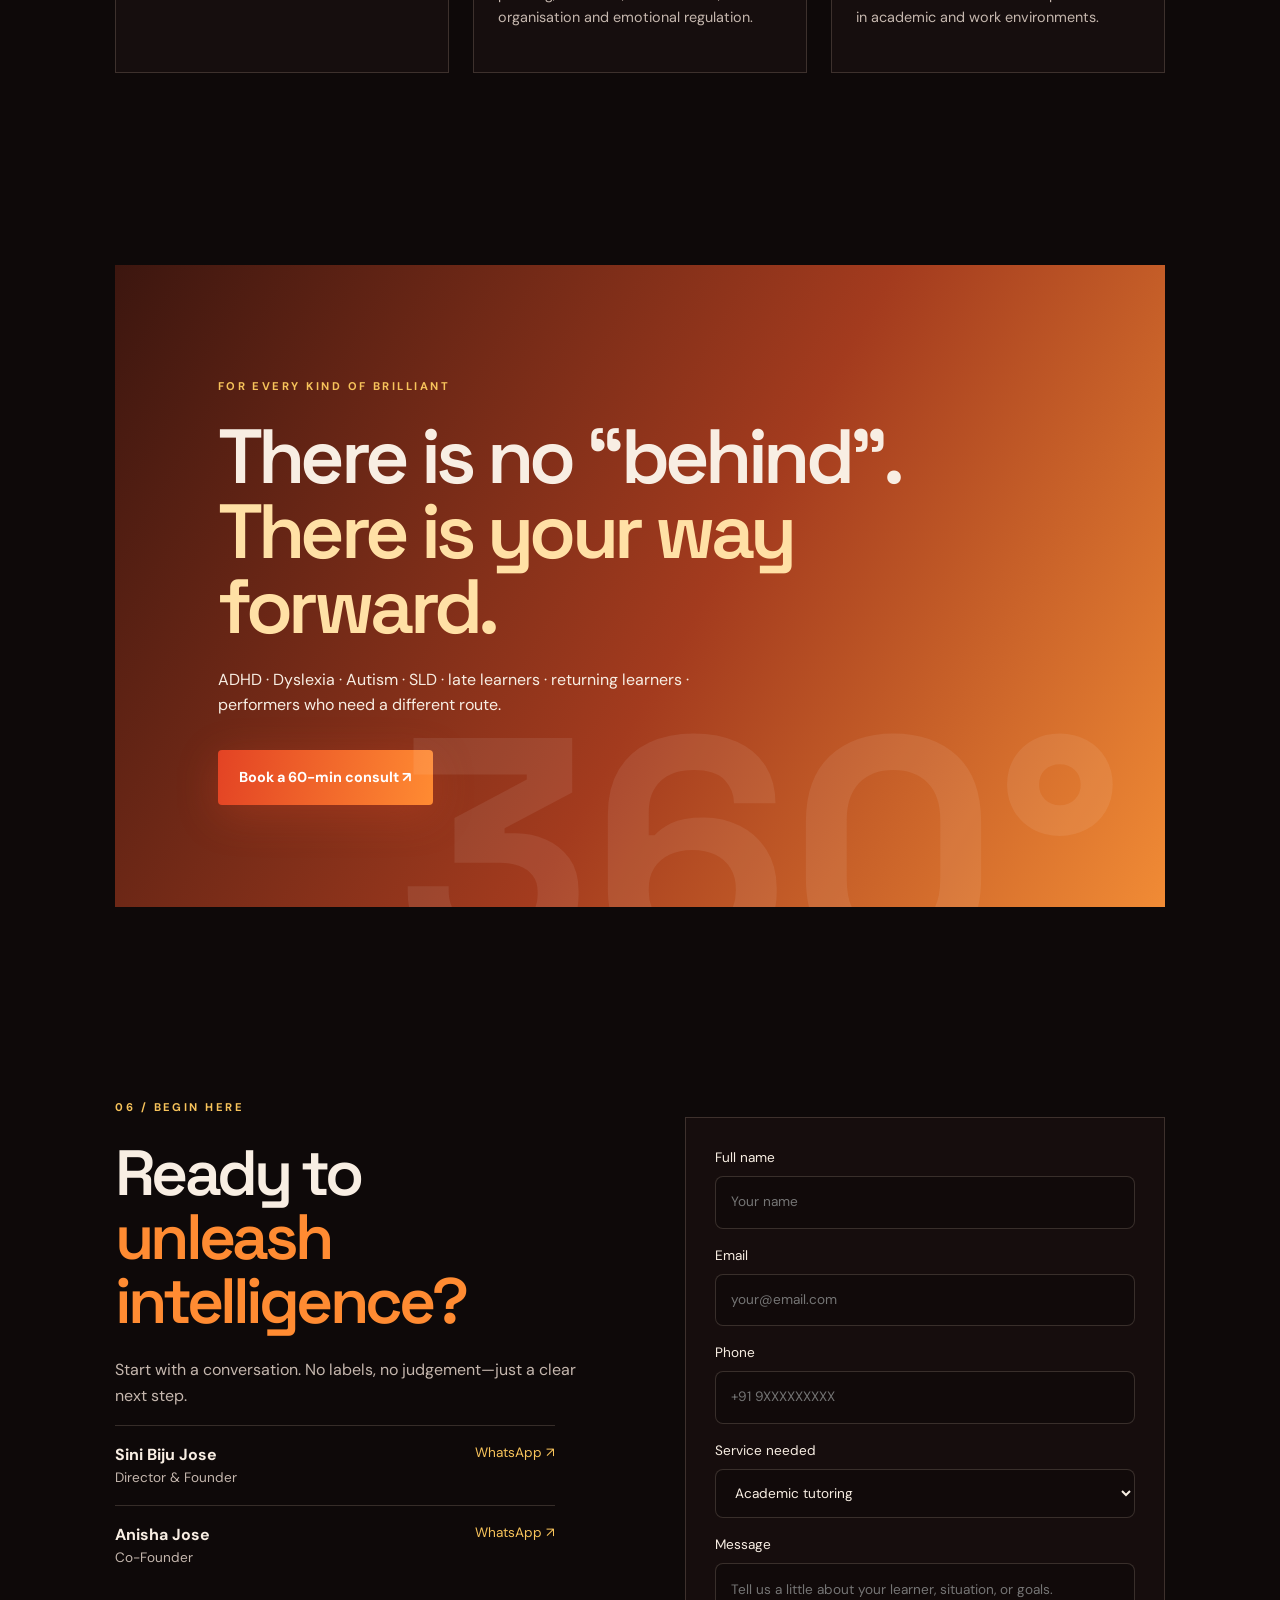
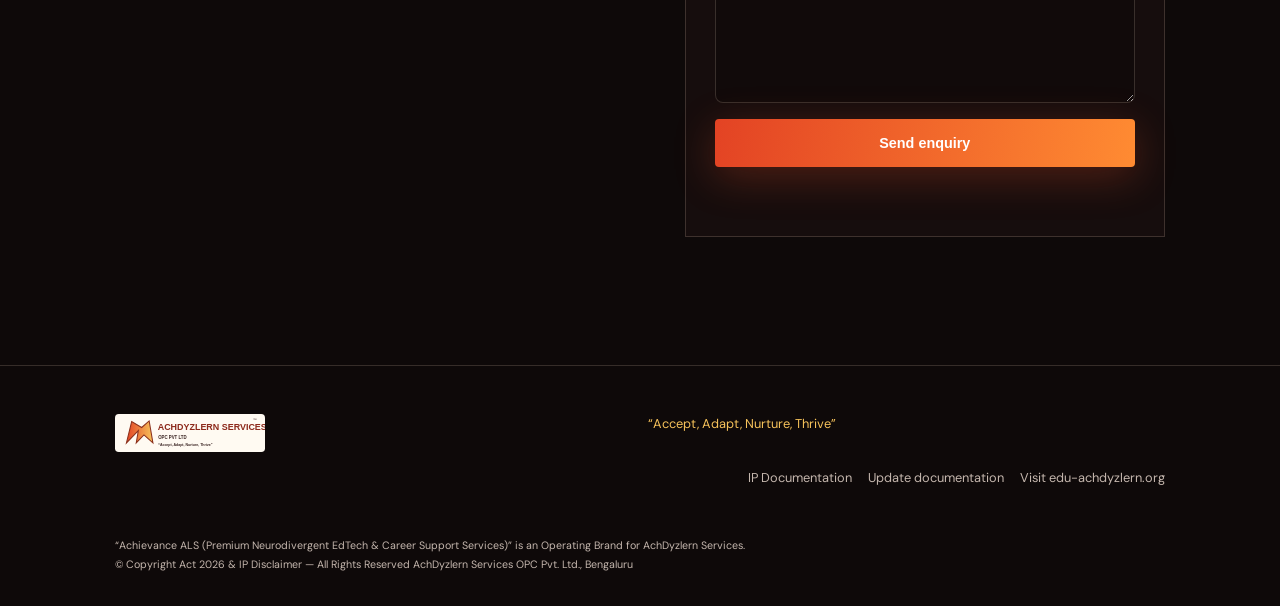
==== commit 14d5c4c3: "Approve with form backend and final copy edits for AchDyzlern Services website v2" ====
--- a/index.html
+++ b/index.html
@@ -4,9 +4,9 @@
   <meta charset="UTF-8" />
   <meta name="viewport" content="width=device-width, initial-scale=1.0" />
   <meta name="theme-color" content="#100b0b" />
-  <meta name="description" content="AchDyzlern Services — digitally safe, emotionally safe and accessible learning, remedial, performance and career support for neurodivergent minds in India." />
+  <meta name="description" content="AchDyzlern Services — 100% digitally safe, emotionally safe and accessible learning, remedial, performance and career support for struggling yet intellectual diverse minds in India." />
   <meta property="og:title" content="AchDyzlern Services™ | Intelligence Unleashed" />
-  <meta property="og:description" content="A strength-first learning and performance ecosystem for minds that learn differently." />
+  <meta property="og:description" content="A strength-first learning and performance ecosystem for brilliant minds that learn differently." />
   <meta property="og:type" content="website" />
   <title>AchDyzlern Services™ | Intelligence Unleashed</title>
   <link rel="icon" href="assets/logo.svg" type="image/svg+xml" />
@@ -17,23 +17,278 @@
 </head>
 <body>
   <a class="skip-link" href="#main">Skip to content</a>
-  <div class="ambient ambient-one"></div><div class="ambient ambient-two"></div>
+  <div class="ambient ambient-one"></div>
+  <div class="ambient ambient-two"></div>
+
   <header class="site-header" id="top">
-    <a class="brand" href="#top" aria-label="AchDyzlern Services home"><img src="assets/logo.svg" alt="AchDyzlern Services" /></a>
+    <a class="brand" href="#top" aria-label="AchDyzlern Services home">
+      <img src="assets/logo.svg" alt="AchDyzlern Services" />
+    </a>
     <button class="menu-toggle" aria-label="Open navigation" aria-expanded="false">☰</button>
-    <nav class="nav" aria-label="Primary navigation"><a href="#ecosystem">Ecosystem</a><a href="#programs">Programs</a><a href="#safety">Safety</a><a href="#contact">Contact</a><a class="nav-cta" href="https://scheduler.zoom.us/sini--achievance-als-bengaluru/achdyzlernservices-20-min-free-consult" target="_blank" rel="noreferrer">Free consult ↗</a></nav>
+    <nav class="nav" aria-label="Primary navigation">
+      <a href="#ecosystem">Ecosystem</a>
+      <a href="#programs">Programs</a>
+      <a href="#safety">Safety</a>
+      <a href="#resources">Resources</a>
+      <a href="#contact">Contact</a>
+      <a class="nav-cta" href="https://scheduler.zoom.us/sini--achievance-als-bengaluru/achdyzlernservices-20-min-free-consult" target="_blank" rel="noreferrer">Free consult ↗</a>
+    </nav>
   </header>
+
   <main id="main">
-    <section class="hero section-pad"><div class="hero-copy reveal"><p class="eyebrow">Sini's Brainchild · India</p><h1>Different minds.<br /><em>Limitless futures.</em></h1><p class="hero-text">A premium, accessibility-first learning and performance ecosystem for brilliant minds that learn differently—from early intervention to lifelong career growth.</p><div class="hero-actions"><a class="button button-primary" href="#programs">Explore the ecosystem <span>→</span></a><a class="button button-ghost" href="https://wa.me/918095880033" target="_blank" rel="noreferrer">Talk to us on WhatsApp</a></div><div class="hero-note"><span class="pulse"></span> Digitally safe · Emotionally safe · Accessible</div></div><div class="hero-art reveal"><div class="orbit orbit-a"></div><div class="orbit orbit-b"></div><div class="core"><span>NI</span><small>AI · SSMRB™</small></div><div class="float-card card-a">♿ Universal design</div><div class="float-card card-b">🧠 Strength-first</div><div class="float-card card-c">🔒 Zero judgement</div></div></section>
-    <section class="proof section-pad"><div class="proof-item"><strong>360°</strong><span>integrated support</span></div><div class="proof-item"><strong>01</strong><span>unified continuum</span></div><div class="proof-item"><strong>∞</strong><span>ways to thrive</span></div><p>“Struggle is never the absence of intelligence.”</p></section>
-    <section class="intro section-pad" id="ecosystem"><div class="section-label">01 / The north star</div><div class="split"><h2>Safety is not a feature.<br /><span>It is the foundation.</span></h2><div><p>AchDyzlern Services™ — Achieve &amp; Ace Dyslexic Learning &amp; Performance — is India's first and only ecosystem built from the ground up for brilliant minds that learn differently.</p><p>Our <b>AchDyzlern 360° NI-AI-SSMRB™ Integrated Learning &amp; Performance Framework</b> brings natural intelligence and artificial intelligence together with structured, sequential, multisensorial, repetitive and byte-sized learning.</p><a class="text-link" href="#framework">See the framework <span>↗</span></a></div></div></section>
-    <section class="pillars section-pad" id="safety"><div class="section-label">02 / What this means in practice</div><div class="pillar-grid"><article><span class="pillar-icon">◈</span><h3>Digitally safe</h3><p>Zero data exposure, child-safe architecture and no third-party tracking. Privacy is structural, not a setting.</p></article><article><span class="pillar-icon">◌</span><h3>Emotionally safe</h3><p>Stigma-free interactions, strength-first language, emotional check-ins and a guaranteed zero-judgement zone.</p></article><article><span class="pillar-icon">✦</span><h3>Accessible</h3><p>Universal Design for Learning at every layer: screen-reader ready, sensory-friendly, voice-first and flexible.</p></article><article><span class="pillar-icon">⌁</span><h3>NI-AI-SSMRB™ integrated</h3><p>A proprietary NeuroInclusive AI framework that personalises structured, sequential, multisensory and brain-based learning in real time.</p></article></div></section>
-    <section class="framework section-pad" id="framework"><div class="section-label">03 / The 360° difference</div><div class="framework-layout"><div><h2>One continuum.<br /><span>Every possibility.</span></h2><p>From foundational skill-building and academic catch-up to competitive exam preparation and workplace performance coaching.</p></div><div class="radar"><div class="radar-ring ring-1"></div><div class="radar-ring ring-2"></div><div class="radar-ring ring-3"></div><span class="radar-word w1">LEARN</span><span class="radar-word w2">ADAPT</span><span class="radar-word w3">PERFORM</span><span class="radar-word w4">GROW</span><div class="radar-center">360°</div></div></div><div class="manifesto"><span>🔒 Safety is the foundation.</span><span>♿ Accessibility is the architecture.</span><span>🧠 Intelligence is unleashed.</span></div></section>
-    <section class="programs section-pad" id="programs"><div class="section-label">04 / The ecosystem</div><div class="program-heading"><h2>Designed for the<br /><span>whole journey.</span></h2><p>For struggling school and college-going learners, dropouts, failed learners, late learners, neurodivergent learners and performers.</p></div><div class="program-list"><article class="program featured"><div class="program-no">01</div><div><h3>AchDyzlern 360°™</h3><p>100% digitally and emotionally safe, accessible, NI-AI-SSMRB™ integrated learning, academic, remedial and performance ecosystem for struggling yet intellectual diverse minds in India.</p><span class="tag">Natural intelligence + AI</span></div><span class="program-arrow">↗</span></article><article class="program"><div class="program-no">02</div><div><h3>NoiseOut &amp; Bridge Program</h3><p>Bridge gaps towards eligibility for higher education, including a diploma pathway after 8th.</p></div><span class="program-arrow">↗</span></article><article class="program"><div class="program-no">03</div><div><h3>Restart™ &amp; Higher Ed Program</h3><p>Graduate, postgraduate and masters pathways with 360° learning support for neurodivergent and struggling learners and performers.</p></div><span class="program-arrow">↗</span></article><article class="program"><div class="program-no">04</div><div><h3>DIAL™ Support Cell</h3><p>Digital Inclusion, Accessible &amp; Learning Support Cell: the institutional-grade command hub for learners, parents, educators, schools, corporates and CSR programs.</p></div><span class="program-arrow">↗</span></article><article class="program"><div class="program-no">05</div><div><h3>Digital Inclusive Classroom™</h3><p>Interactive, fun-based multisensorial learning and performance resources for school and college-going neurodivergent and struggling learners.</p></div><span class="program-arrow">↗</span></article></div></section>
-    <section class="audience section-pad"><div class="audience-card"><p class="eyebrow">For every kind of brilliant</p><h2>There is no “behind”.<br /><em>There is your way forward.</em></h2><p>ADHD · Dyslexia · Autism · SLD · late learners · returning learners · performers who need a different route</p><a class="button button-primary" href="https://calendly.com/achdyzlern/orientation-educational-consult" target="_blank" rel="noreferrer">Book a 60-min consult ↗</a></div></section>
-    <section class="contact section-pad" id="contact"><div class="section-label">05 / Begin here</div><div class="contact-grid"><div><h2>Ready to<br /><span>unleash intelligence?</span></h2><p>Start with a conversation. No labels, no judgement—just a clear next step.</p><div class="contact-person"><b>Sini Biju Jose</b><span>Director &amp; Founder</span><a href="https://wa.me/918095880033">WhatsApp ↗</a></div><div class="contact-person"><b>Anisha Jose</b><span>Co-Founder</span><a href="https://wa.me/919742489852">WhatsApp ↗</a></div></div><div class="contact-actions"><a class="contact-link" href="mailto:edu.achdyzlern@gmail.com">edu.achdyzlern@gmail.com <span>↗</span></a><a class="contact-link" href="https://scheduler.zoom.us/sini--achievance-als-bengaluru/achdyzlernservices-20-min-free-consult" target="_blank" rel="noreferrer">Free consult with Anisha <span>↗</span></a><a class="contact-link" href="https://chat.whatsapp.com/EJwKZysAXb97HOzpVGHi5J" target="_blank" rel="noreferrer">Join the community <span>↗</span></a><a class="contact-link" href="https://www.linkedin.com/company/achdyzlernneurodivergentedtech" target="_blank" rel="noreferrer">LinkedIn <span>↗</span></a></div></div></section>
+    <section class="hero section-pad">
+      <div class="hero-copy reveal">
+        <p class="eyebrow">Sini's Brainchild · India</p>
+        <h1>Different minds.<br /><em>Limitless futures.</em></h1>
+        <p class="hero-text">AchDyzlern Services™ is a premium, accessibility-first learning and performance ecosystem for brilliant minds that learn differently — from early intervention to lifelong career growth.</p>
+        <div class="hero-actions">
+          <a class="button button-primary" href="#programs">Explore the ecosystem <span>→</span></a>
+          <a class="button button-ghost" href="https://wa.me/918095880033" target="_blank" rel="noreferrer">Talk to us on WhatsApp</a>
+        </div>
+        <div class="hero-note"><span class="pulse"></span> Digitally safe · Emotionally safe · Accessible</div>
+      </div>
+
+      <div class="hero-art reveal" aria-label="AchDyzlern 360 integrated learning framework illustration">
+        <div class="orbit orbit-a"></div>
+        <div class="orbit orbit-b"></div>
+        <div class="core"><span>NI</span><small>AI · SSMRB™</small></div>
+        <div class="float-card card-a">♿ Universal design</div>
+        <div class="float-card card-b">🧠 Strength-first</div>
+        <div class="float-card card-c">🔒 Zero judgement</div>
+      </div>
+    </section>
+
+    <section class="proof section-pad">
+      <div class="proof-item"><strong>360°</strong><span>integrated support</span></div>
+      <div class="proof-item"><strong>01</strong><span>unified continuum</span></div>
+      <div class="proof-item"><strong>∞</strong><span>ways to thrive</span></div>
+      <p>“Struggle is never the absence of intelligence.”</p>
+    </section>
+
+    <section class="intro section-pad" id="ecosystem">
+      <div class="section-label">01 / The north star</div>
+      <div class="split">
+        <h2>Safety is not a feature.<br /><span>It is the foundation.</span></h2>
+        <div>
+          <p>AchDyzlern Services™ — “Achieve &amp; Ace Dyslexic Learning &amp; Performance” — is India’s first and only ecosystem built from the ground up for brilliant minds that learn differently.</p>
+          <p>Our <b>AchDyzlern 360° NI-AI-SSMRB™ Integrated Learning &amp; Performance Framework</b> brings natural intelligence and artificial intelligence together with structured, sequential, multisensorial, repetitive and byte-sized learning.</p>
+          <a class="text-link" href="#framework">See the framework <span>↗</span></a>
+        </div>
+      </div>
+    </section>
+
+    <section class="pillars section-pad" id="safety">
+      <div class="section-label">02 / What this means in practice</div>
+      <div class="pillar-grid">
+        <article>
+          <span class="pillar-icon">◈</span>
+          <h3>Digitally safe</h3>
+          <p>Zero data exposure, child-safe architecture and no third-party tracking. Privacy is structural, not a setting.</p>
+        </article>
+        <article>
+          <span class="pillar-icon">◌</span>
+          <h3>Emotionally safe</h3>
+          <p>Stigma-free interactions, strength-first language, emotional check-ins and a guaranteed zero-judgement zone.</p>
+        </article>
+        <article>
+          <span class="pillar-icon">✦</span>
+          <h3>Accessible</h3>
+          <p>Universal Design for Learning at every layer: screen-reader ready, sensory-friendly, voice-first and flexible.</p>
+        </article>
+        <article>
+          <span class="pillar-icon">⌁</span>
+          <h3>NI-AI-SSMRB™ integrated</h3>
+          <p>A proprietary NeuroInclusive AI framework that personalises structured, sequential, multisensory and brain-based learning in real time.</p>
+        </article>
+      </div>
+    </section>
+
+    <section class="framework section-pad" id="framework">
+      <div class="section-label">03 / The 360° difference</div>
+      <div class="framework-layout">
+        <div>
+          <h2>One continuum.<br /><span>Every possibility.</span></h2>
+          <p>From foundational skill-building and academic catch-up to competitive exam preparation and workplace performance coaching.</p>
+        </div>
+        <div class="radar" aria-hidden="true">
+          <div class="radar-ring ring-1"></div>
+          <div class="radar-ring ring-2"></div>
+          <div class="radar-ring ring-3"></div>
+          <span class="radar-word w1">LEARN</span>
+          <span class="radar-word w2">ADAPT</span>
+          <span class="radar-word w3">PERFORM</span>
+          <span class="radar-word w4">GROW</span>
+          <div class="radar-center">360°</div>
+        </div>
+      </div>
+      <div class="manifesto">
+        <span>🔒 Safety is the foundation.</span>
+        <span>♿ Accessibility is the architecture.</span>
+        <span>🧠 Intelligence is not questioned — it is unleashed.</span>
+      </div>
+    </section>
+
+    <section class="programs section-pad" id="programs">
+      <div class="section-label">04 / The ecosystem</div>
+      <div class="program-heading">
+        <h2>Designed for the<br /><span>whole journey.</span></h2>
+        <p>For struggling school and college-going learners, school and college dropouts, failed learners, late learners, neurodivergent learners and performers.</p>
+      </div>
+
+      <div class="program-list">
+        <article class="program featured">
+          <div class="program-no">01</div>
+          <div>
+            <h3>AchDyzlern 360°™</h3>
+            <p>100% digitally and emotionally safe, accessible, NI-AI-SSMRB™ integrated learning, academic, remedial and performance ecosystem for struggling yet intellectual diverse minds in India.</p>
+            <span class="tag">Natural intelligence + AI</span>
+          </div>
+          <span class="program-arrow">↗</span>
+        </article>
+
+        <article class="program">
+          <div class="program-no">02</div>
+          <div>
+            <h3>NoiseOut &amp; Bridge Program</h3>
+            <p>Bridge gaps towards eligibility for higher education, including diploma pathways after 8th grade.</p>
+          </div>
+          <span class="program-arrow">↗</span>
+        </article>
+
+        <article class="program">
+          <div class="program-no">03</div>
+          <div>
+            <h3>Restart™ &amp; Higher Ed Program</h3>
+            <p>Graduate, postgraduate and master’s pathways with AchDyzlern’s 360° learning support framework for neurodivergent and struggling learners and performers.</p>
+          </div>
+          <span class="program-arrow">↗</span>
+        </article>
+
+        <article class="program">
+          <div class="program-no">04</div>
+          <div>
+            <h3>DIAL™ Support Cell</h3>
+            <p>Digital Inclusion, Accessible &amp; Learning Support Cell — a central support engine for learners, parents, educators, schools, colleges, corporates and CSR programmes.</p>
+          </div>
+          <span class="program-arrow">↗</span>
+        </article>
+
+        <article class="program">
+          <div class="program-no">05</div>
+          <div>
+            <h3>ACHDYZLERN DIGITAL INCLUSIVE CLASSROOM™</h3>
+            <p>Interactive, fun-based multisensorial learning and performance resources for school and college-going neurodivergent and struggling learners.</p>
+          </div>
+          <span class="program-arrow">↗</span>
+        </article>
+      </div>
+    </section>
+
+    <section class="resources section-pad" id="resources">
+      <div class="section-label">05 / Support model</div>
+      <div class="resource-grid">
+        <article>
+          <h3>Academic tutoring</h3>
+          <p>Structured, patient and confidence-building support for learning gaps, reading, writing, maths and subject mastery.</p>
+        </article>
+        <article>
+          <h3>Intensive remedial &amp; EF coaching</h3>
+          <p>Executive functioning support for planning, attention, task initiation, organisation and emotional regulation.</p>
+        </article>
+        <article>
+          <h3>Career &amp; performance coaching</h3>
+          <p>Support for confidence, communication, role readiness and sustained performance in academic and work environments.</p>
+        </article>
+      </div>
+    </section>
+
+    <section class="audience section-pad">
+      <div class="audience-card">
+        <p class="eyebrow">For every kind of brilliant</p>
+        <h2>There is no “behind”.<br /><em>There is your way forward.</em></h2>
+        <p>ADHD · Dyslexia · Autism · SLD · late learners · returning learners · performers who need a different route.</p>
+        <a class="button button-primary" href="https://calendly.com/achdyzlern/orientation-educational-consult" target="_blank" rel="noreferrer">Book a 60-min consult ↗</a>
+      </div>
+    </section>
+
+    <section class="contact section-pad" id="contact">
+      <div class="section-label">06 / Begin here</div>
+      <div class="contact-grid">
+        <div>
+          <h2>Ready to<br /><span>unleash intelligence?</span></h2>
+          <p>Start with a conversation. No labels, no judgement—just a clear next step.</p>
+
+          <div class="contact-person">
+            <b>Sini Biju Jose</b>
+            <span>Director &amp; Founder</span>
+            <a href="https://wa.me/918095880033">WhatsApp ↗</a>
+          </div>
+
+          <div class="contact-person">
+            <b>Anisha Jose</b>
+            <span>Co-Founder</span>
+            <a href="https://wa.me/919742489852">WhatsApp ↗</a>
+          </div>
+        </div>
+
+        <div class="contact-panel">
+          <form id="lead-form" action="https://formsubmit.co/edu.achdyzlern@gmail.com" method="POST" enctype="multipart/form-data">
+            <input type="hidden" name="_subject" value="AchDyzlern Services — New enquiry" />
+            <input type="hidden" name="_captcha" value="false" />
+            <input type="hidden" name="_template" value="table" />
+            <input type="hidden" name="_next" value="https://achdyzlernservices-ai.github.io/achdyzlern-services-website/" />
+
+            <label>
+              Full name
+              <input type="text" name="name" placeholder="Your name" required />
+            </label>
+
+            <label>
+              Email
+              <input type="email" name="email" placeholder="your@email.com" required />
+            </label>
+
+            <label>
+              Phone
+              <input type="tel" name="phone" placeholder="+91 9XXXXXXXXX" />
+            </label>
+
+            <label>
+              Service needed
+              <select name="service">
+                <option value="Academic tutoriing">Academic tutoring</option>
+                <option value="Remedial coaching">Remedial coaching</option>
+                <option value="Performance coaching">Performance coaching</option>
+                <option value="Higher education pathway">Higher education pathway</option>
+                <option value="Consultation">Consultation</option>
+                <option value="Other">Other</option>
+              </select>
+            </label>
+
+            <label>
+              Message
+              <textarea name="message" rows="5" placeholder="Tell us a little about your learner, situation, or goals." required></textarea>
+            </label>
+
+            <button class="button button-primary" type="submit">Send enquiry</button>
+            <p id="form-status" aria-live="polite"></p>
+          </form>
+        </div>
+      </div>
+    </section>
   </main>
-  <footer><img src="assets/logo.svg" alt="AchDyzlern Services" /><p>“Accept, Adapt, Nurture, Thrive”</p><div class="footer-links"><a href="ip-documentation.html">IP Documentation</a><a href="ip-documentation.html#updates">Update documentation</a><a href="https://edu-achdyzlern.org">Visit edu-achdyzlern.org</a></div><small>“Achievance ALS (Premium Neurodivergent EdTech &amp; Career Support Services)” is an Operating Brand for AchDyzlern Services.<br />© Copyright Act 2026 &amp; IP Disclaimer — All Rights Reserved AchDyzlern Services OPC Pvt. Ltd., Bengaluru</small></footer>
+
+  <footer>
+    <img src="assets/logo.svg" alt="AchDyzlern Services" />
+    <p>“Accept, Adapt, Nurture, Thrive”</p>
+    <div class="footer-links">
+      <a href="ip-documentation.html">IP Documentation</a>
+      <a href="ip-documentation.html#updates">Update documentation</a>
+      <a href="https://edu-achdyzlern.org">Visit edu-achdyzlern.org</a>
+    </div>
+    <small>“Achievance ALS (Premium Neurodivergent EdTech &amp; Career Support Services)” is an Operating Brand for AchDyzlern Services.<br />© Copyright Act 2026 &amp; IP Disclaimer — All Rights Reserved AchDyzlern Services OPC Pvt. Ltd., Bengaluru</small>
+  </footer>
+
   <script src="script.js"></script>
 </body>
 </html>
--- a/styles.css
+++ b/styles.css
@@ -1 +1,657 @@
-:root{--ink:#f8eee3;--muted:#c5b7ae;--dark:#0e0909;--panel:#1a1010;--red:#e34324;--orange:#ff8b32;--gold:#f7c35b;--line:rgba(255,226,199,.17)}*{box-sizing:border-box}html{scroll-behavior:smooth}body{margin:0;background:var(--dark);color:var(--ink);font-family:'DM Sans',sans-serif;line-height:1.6;overflow-x:hidden}body:before{content:'';position:fixed;inset:0;pointer-events:none;opacity:.08;z-index:-1;background-image:url("data:image/svg+xml,%3Csvg viewBox='0 0 160 160' xmlns='http://www.w3.org/2000/svg'%3E%3Cfilter id='n'%3E%3CfeTurbulence type='fractalNoise' baseFrequency='.8' numOctaves='3' stitchTiles='stitch'/%3E%3C/filter%3E%3Crect width='100%25' height='100%25' filter='url(%23n)' opacity='.2'/%3E%3C/svg%3E")}a{color:inherit;text-decoration:none}.skip-link{position:absolute;left:-999px}.skip-link:focus{left:1rem;top:1rem;z-index:20;background:#fff;color:#000;padding:.5rem}.ambient{position:fixed;filter:blur(80px);border-radius:50%;opacity:.23;pointer-events:none;z-index:-1}.ambient-one{background:var(--red);height:35rem;width:35rem;top:-14rem;right:-12rem}.ambient-two{background:#b94c16;height:24rem;width:24rem;bottom:15%;left:-16rem}.site-header{height:88px;display:flex;align-items:center;justify-content:space-between;padding:0 5vw;border-bottom:1px solid var(--line);position:sticky;top:0;background:rgba(14,9,9,.82);backdrop-filter:blur(16px);z-index:10}.brand img{width:174px;height:auto}.nav{display:flex;align-items:center;gap:2rem;font-size:.83rem;color:var(--muted)}.nav a{transition:color .2s}.nav a:hover{color:var(--gold)}.nav-cta{border:1px solid var(--gold);color:var(--gold)!important;padding:.65rem 1rem;border-radius:999px}.menu-toggle{display:none;background:none;border:0;color:var(--ink);font-size:1.5rem}.section-pad{padding:clamp(5rem,10vw,9rem) 9vw;position:relative}.hero{min-height:calc(100vh - 88px);display:grid;grid-template-columns:1.05fr .95fr;align-items:center;gap:3rem}.eyebrow,.section-label{font-size:.7rem;letter-spacing:.22em;text-transform:uppercase;color:var(--gold);font-weight:700}.hero h1{font:600 clamp(3.6rem,8vw,8rem)/.95 'Space Grotesk',sans-serif;letter-spacing:-.07em;margin:1.4rem 0}.hero h1 em,.split h2 span,.framework h2 span,.program-heading h2 span,.contact h2 span{font-style:normal;color:var(--orange)}.hero-text{font-size:1.15rem;color:var(--muted);max-width:590px}.hero-actions{display:flex;gap:1rem;flex-wrap:wrap;margin:2.1rem 0}.button{display:inline-flex;gap:1.4rem;align-items:center;padding:1rem 1.35rem;border-radius:4px;font-weight:700;font-size:.9rem}.button-primary{background:linear-gradient(100deg,var(--red),var(--orange));box-shadow:0 10px 40px #d7462830}.button-ghost{border:1px solid var(--line);color:var(--muted)}.button:hover{transform:translateY(-2px)}.hero-note{font-size:.78rem;color:var(--muted)}.pulse{display:inline-block;width:7px;height:7px;background:var(--gold);border-radius:50%;margin-right:8px;box-shadow:0 0 0 5px #f7c35b22}.hero-art{height:570px;position:relative;display:grid;place-items:center}.core{width:210px;height:210px;border:1px solid var(--gold);border-radius:50%;display:grid;place-content:center;text-align:center;background:radial-gradient(circle,#ff832e44,transparent 68%);box-shadow:0 0 100px #e3432455}.core span{font:700 4.5rem 'Space Grotesk';color:var(--gold);line-height:1}.core small{font-size:.7rem;letter-spacing:.2em;color:var(--muted)}.orbit{position:absolute;border:1px solid #f7c35b44;border-radius:50%;transform:rotate(-25deg)}.orbit-a{width:390px;height:220px}.orbit-b{width:510px;height:300px;transform:rotate(35deg);border-color:#e343244a}.float-card{position:absolute;padding:.7rem 1rem;background:#241514d9;border:1px solid var(--line);font-size:.75rem;backdrop-filter:blur(12px)}.card-a{top:20%;left:4%}.card-b{top:64%;right:0}.card-c{bottom:8%;left:17%}.proof{padding-top:2rem;padding-bottom:2rem;border-top:1px solid var(--line);border-bottom:1px solid var(--line);display:flex;align-items:center;gap:clamp(2rem,7vw,8rem);color:var(--muted)}.proof-item{display:flex;align-items:baseline;gap:.5rem}.proof strong{font:600 2.2rem 'Space Grotesk';color:var(--gold)}.proof span{font-size:.8rem}.proof p{margin-left:auto;font-style:italic}.split,.framework-layout,.contact-grid{display:grid;grid-template-columns:1fr 1fr;gap:7vw}.split h2,.framework h2,.program-heading h2,.contact h2{font:600 clamp(2.8rem,5vw,5rem)/1 'Space Grotesk';letter-spacing:-.06em;margin:1.5rem 0}.split p,.framework-layout p,.program-heading p,.contact p{color:var(--muted);max-width:560px}.text-link{display:inline-block;margin-top:1.5rem;color:var(--gold);font-weight:700}.pillar-grid{display:grid;grid-template-columns:repeat(4,1fr);gap:1px;background:var(--line);margin-top:3rem}.pillar-grid article{background:var(--dark);padding:2.2rem 1.7rem;min-height:260px}.pillar-icon{font-size:2rem;color:var(--orange)}h3{font:600 1.25rem 'Space Grotesk';margin:.9rem 0}.pillar-grid p{font-size:.9rem;color:var(--muted)}.framework{background:linear-gradient(120deg,#1a0e0d,#120c0d)}.radar{height:360px;position:relative;display:grid;place-items:center}.radar-ring{position:absolute;border:1px solid #f7c35b55;border-radius:50%;aspect-ratio:1}.ring-1{width:100%}.ring-2{width:70%}.ring-3{width:38%}.radar-center{width:100px;height:100px;border-radius:50%;display:grid;place-items:center;background:linear-gradient(140deg,var(--red),var(--orange));font:700 1.7rem 'Space Grotesk';box-shadow:0 0 50px #e3432477;z-index:1}.radar-word{position:absolute;color:var(--gold);font-size:.7rem;letter-spacing:.18em}.w1{top:0}.w2{right:3%;top:46%}.w3{bottom:1%;left:35%}.w4{left:0;top:46%}.manifesto{border-top:1px solid var(--line);margin-top:3rem;padding-top:1.4rem;display:flex;justify-content:space-between;color:var(--muted);font-size:.85rem}.program-heading{display:flex;justify-content:space-between;align-items:end;gap:2rem}.program-list{margin-top:3rem;border-top:1px solid var(--line)}.program{display:grid;grid-template-columns:60px 1fr 50px;gap:2rem;padding:2rem 0;border-bottom:1px solid var(--line);align-items:start;transition:padding .3s,background .3s}.program:hover{padding-left:1rem;padding-right:1rem;background:#241311}.program-no{color:var(--gold);font:600 1.4rem 'Space Grotesk'}.program h3{margin:0 0 .45rem;font-size:1.5rem}.program p{color:var(--muted);max-width:720px;margin:0}.program-arrow{font-size:1.5rem;color:var(--orange)}.tag{display:inline-block;color:var(--gold);font-size:.7rem;border:1px solid #f7c35b55;padding:.25rem .55rem;margin-top:.8rem}.audience{padding:4rem 9vw}.audience-card{padding:clamp(3rem,8vw,7rem);background:linear-gradient(120deg,#3c160f,#a33b1e 55%,#f18b35);position:relative;overflow:hidden}.audience-card:after{content:'360°';position:absolute;right:4%;bottom:-23%;font:700 20rem 'Space Grotesk';color:#ffffff12}.audience-card h2{font:600 clamp(2.8rem,6vw,6rem)/.98 'Space Grotesk';letter-spacing:-.06em;max-width:800px;margin:1.4rem 0}.audience-card em{font-style:normal;color:#ffe0a5}.audience-card p:not(.eyebrow){max-width:550px;margin-bottom:2rem}.contact-actions{padding-top:2rem}.contact-link{display:flex;justify-content:space-between;border-bottom:1px solid var(--line);padding:1.4rem 0;color:var(--muted)}.contact-link:hover{color:var(--gold)}.contact-person{display:grid;grid-template-columns:1fr 1fr;max-width:440px;border-top:1px solid var(--line);padding:1rem 0}.contact-person span{color:var(--muted);font-size:.85rem}.contact-person a{color:var(--gold);font-size:.85rem;text-align:right;grid-column:2}.contact-person b{grid-column:1;grid-row:1}.contact-person span{grid-column:1;grid-row:2}footer{border-top:1px solid var(--line);padding:3rem 9vw 2rem;display:grid;grid-template-columns:1fr 1fr;gap:1rem;color:var(--muted);font-size:.8rem}footer img{width:150px}footer p{margin:0;color:var(--gold)}footer small{grid-column:1/-1;margin-top:2rem;line-height:1.8}.footer-links{grid-column:2;display:flex;gap:1rem;justify-content:end;flex-wrap:wrap}.footer-links a:hover{color:var(--gold)}.reveal{animation:rise .9s both}@keyframes rise{from{opacity:0;transform:translateY(25px)}to{opacity:1;transform:none}}@media(max-width:800px){.site-header{height:72px}.brand img{width:145px}.menu-toggle{display:block}.nav{display:none;position:absolute;left:0;right:0;top:72px;background:#140c0c;padding:1.5rem 9vw;flex-direction:column;align-items:flex-start}.nav.open{display:flex}.hero{grid-template-columns:1fr;min-height:auto}.hero-art{height:420px;order:-1}.core{width:160px;height:160px}.core span{font-size:3.4rem}.orbit-a{width:280px;height:170px}.orbit-b{width:350px;height:230px}.float-card{font-size:.65rem}.proof{flex-wrap:wrap;gap:1rem 2rem}.proof p{width:100%;margin-left:0}.split,.framework-layout,.contact-grid{grid-template-columns:1fr;gap:2rem}.pillar-grid{grid-template-columns:1fr 1fr}.program-heading{display:block}.manifesto{display:block}.manifesto span{display:block;margin:.7rem 0}footer{grid-template-columns:1fr}.footer-links{grid-column:1;justify-content:start}}@media(max-width:480px){.section-pad{padding-left:6vw;padding-right:6vw}.pillar-grid{grid-template-columns:1fr}.program{grid-template-columns:35px 1fr 25px;gap:.7rem}.program h3{font-size:1.15rem}.hero h1{font-size:3.7rem}.audience{padding-left:6vw;padding-right:6vw}}
+:root{
+  --ink:#f8eee3;
+  --muted:#c5b7ae;
+  --dark:#0e0909;
+  --panel:#1a1010;
+  --red:#e34324;
+  --orange:#ff8b32;
+  --gold:#f7c35b;
+  --line:rgba(255,226,199,.17);
+  --card:rgba(31, 15, 15, 0.86);
+  --success:#a8f0c0;
+}
+
+* { box-sizing: border-box; }
+html { scroll-behavior: smooth; }
+body {
+  margin: 0;
+  background: var(--dark);
+  color: var(--ink);
+  font-family: 'DM Sans', sans-serif;
+  line-height: 1.6;
+  overflow-x: hidden;
+}
+
+body:before {
+  content: '';
+  position: fixed;
+  inset: 0;
+  pointer-events: none;
+  opacity: .08;
+  z-index: -1;
+  background-image: url("data:image/svg+xml,%3Csvg viewBox='0 0 160 160' xmlns='http://www.w3.org/2000/svg'%3E%3Cfilter id='n'%3E%3CfeTurbulence type='fractalNoise' baseFrequency='.8' numOctaves='3' stitchTiles='stitch'/%3E%3C/filter%3E%3Crect width='100%25' height='100%25' filter='url(%23n)' opacity='.2'/%3E%3C/svg%3E");
+}
+
+a { color: inherit; text-decoration: none; }
+img { max-width: 100%; display: block; }
+
+.skip-link {
+  position: absolute;
+  left: -999px;
+}
+
+.skip-link:focus {
+  left: 1rem;
+  top: 1rem;
+  z-index: 20;
+  background: #fff;
+  color: #000;
+  padding: .5rem;
+}
+
+.ambient {
+  position: fixed;
+  filter: blur(80px);
+  border-radius: 50%;
+  opacity: .23;
+  pointer-events: none;
+  z-index: -1;
+}
+
+.ambient-one {
+  background: var(--red);
+  height: 35rem;
+  width: 35rem;
+  top: -14rem;
+  right: -12rem;
+}
+
+.ambient-two {
+  background: #b94c16;
+  height: 24rem;
+  width: 24rem;
+  bottom: 15%;
+  left: -16rem;
+}
+
+.site-header {
+  height: 88px;
+  display: flex;
+  align-items: center;
+  justify-content: space-between;
+  padding: 0 5vw;
+  border-bottom: 1px solid var(--line);
+  position: sticky;
+  top: 0;
+  background: rgba(14, 9, 9, .82);
+  backdrop-filter: blur(16px);
+  z-index: 10;
+}
+
+.brand img { width: 174px; height: auto; }
+
+.nav {
+  display: flex;
+  align-items: center;
+  gap: 2rem;
+  font-size: .83rem;
+  color: var(--muted);
+}
+
+.nav a { transition: color .2s; }
+.nav a:hover { color: var(--gold); }
+
+.nav-cta {
+  border: 1px solid var(--gold);
+  color: var(--gold)!important;
+  padding: .65rem 1rem;
+  border-radius: 999px;
+}
+
+.menu-toggle {
+  display: none;
+  background: none;
+  border: 0;
+  color: var(--ink);
+  font-size: 1.5rem;
+}
+
+.section-pad {
+  padding: clamp(5rem, 10vw, 9rem) 9vw;
+  position: relative;
+}
+
+.hero {
+  min-height: calc(100vh - 88px);
+  display: grid;
+  grid-template-columns: 1.05fr .95fr;
+  align-items: center;
+  gap: 3rem;
+}
+
+.eyebrow,
+.section-label {
+  font-size: .7rem;
+  letter-spacing: .22em;
+  text-transform: uppercase;
+  color: var(--gold);
+  font-weight: 700;
+}
+
+.hero h1 {
+  font: 600 clamp(3.6rem, 8vw, 8rem)/.95 'Space Grotesk', sans-serif;
+  letter-spacing: -.07em;
+  margin: 1.4rem 0;
+}
+
+.hero h1 em,
+.split h2 span,
+.framework h2 span,
+.program-heading h2 span,
+.contact h2 span {
+  font-style: normal;
+  color: var(--orange);
+}
+
+.hero-text {
+  font-size: 1.15rem;
+  color: var(--muted);
+  max-width: 590px;
+}
+
+.hero-actions {
+  display: flex;
+  gap: 1rem;
+  flex-wrap: wrap;
+  margin: 2.1rem 0;
+}
+
+.button {
+  display: inline-flex;
+  align-items: center;
+  justify-content: center;
+  gap: 1.4rem;
+  padding: 1rem 1.35rem;
+  border-radius: 4px;
+  font-weight: 700;
+  font-size: .9rem;
+  cursor: pointer;
+  transition: transform .2s ease, box-shadow .2s ease;
+  border: 0;
+}
+
+.button:hover {
+  transform: translateY(-2px);
+}
+
+.button-primary {
+  background: linear-gradient(100deg, var(--red), var(--orange));
+  box-shadow: 0 10px 40px rgba(211, 74, 36, 0.3);
+  color: #fff;
+}
+
+.button-ghost {
+  border: 1px solid var(--line);
+  color: var(--muted);
+  background: transparent;
+}
+
+.hero-note {
+  font-size: .78rem;
+  color: var(--muted);
+}
+
+.pulse {
+  display: inline-block;
+  width: 7px;
+  height: 7px;
+  background: var(--gold);
+  border-radius: 50%;
+  margin-right: 8px;
+  box-shadow: 0 0 0 5px rgba(247, 195, 91, .13);
+}
+
+.hero-art {
+  height: 570px;
+  position: relative;
+  display: grid;
+  place-items: center;
+}
+
+.core {
+  width: 210px;
+  height: 210px;
+  border: 1px solid var(--gold);
+  border-radius: 50%;
+  display: grid;
+  place-content: center;
+  text-align: center;
+  background: radial-gradient(circle, rgba(255, 131, 46, .27), transparent 68%);
+  box-shadow: 0 0 100px rgba(227, 67, 36, .33);
+}
+
+.core span {
+  font: 700 4.5rem 'Space Grotesk';
+  color: var(--gold);
+  line-height: 1;
+}
+
+.core small {
+  font-size: .7rem;
+  letter-spacing: .2em;
+  color: var(--muted);
+}
+
+.orbit {
+  position: absolute;
+  border: 1px solid rgba(247, 195, 91, .26);
+  border-radius: 50%;
+  transform: rotate(-25deg);
+}
+
+.orbit-a { width: 390px; height: 220px; }
+.orbit-b { width: 510px; height: 300px; transform: rotate(35deg); border-color: rgba(227, 67, 36, .25); }
+
+.float-card {
+  position: absolute;
+  padding: .7rem 1rem;
+  background: rgba(36, 21, 20, .9);
+  border: 1px solid var(--line);
+  font-size: .75rem;
+  backdrop-filter: blur(12px);
+}
+
+.card-a { top: 20%; left: 4%; }
+.card-b { top: 64%; right: 0; }
+.card-c { bottom: 8%; left: 17%; }
+
+.proof {
+  padding-top: 2rem;
+  padding-bottom: 2rem;
+  border-top: 1px solid var(--line);
+  border-bottom: 1px solid var(--line);
+  display: flex;
+  align-items: center;
+  gap: clamp(2rem, 7vw, 8rem);
+  color: var(--muted);
+}
+
+.proof-item { display: flex; align-items: baseline; gap: .5rem; }
+.proof strong { font: 600 2.2rem 'Space Grotesk'; color: var(--gold); }
+.proof span { font-size: .8rem; }
+.proof p { margin-left: auto; font-style: italic; }
+
+.split,
+.framework-layout,
+.contact-grid { display: grid; grid-template-columns: 1fr 1fr; gap: 7vw; }
+
+.split h2,
+.framework h2,
+.program-heading h2,
+.contact h2 {
+  font: 600 clamp(2.8rem, 5vw, 5rem)/1 'Space Grotesk';
+  letter-spacing: -.06em;
+  margin: 1.5rem 0;
+}
+
+.split p,
+.framework-layout p,
+.program-heading p,
+.contact p,
+.resource-grid p,
+.contact-panel label,
+.contact-panel textarea,
+.contact-panel input,
+.contact-panel select {
+  color: var(--muted);
+  max-width: 560px;
+}
+
+.text-link {
+  display: inline-block;
+  margin-top: 1.5rem;
+  color: var(--gold);
+  font-weight: 700;
+}
+
+.pillar-grid {
+  display: grid;
+  grid-template-columns: repeat(4, 1fr);
+  gap: 1px;
+  background: var(--line);
+  margin-top: 3rem;
+}
+
+.pillar-grid article {
+  background: var(--dark);
+  padding: 2.2rem 1.7rem;
+  min-height: 260px;
+}
+
+.pillar-icon { font-size: 2rem; color: var(--orange); }
+
+h3 {
+  font: 600 1.25rem 'Space Grotesk';
+  margin: .9rem 0;
+}
+
+.pillar-grid p,
+.resource-grid p {
+  font-size: .9rem;
+  color: var(--muted);
+}
+
+.framework {
+  background: linear-gradient(120deg, #1a0e0d, #120c0d);
+}
+
+.radar {
+  height: 360px;
+  position: relative;
+  display: grid;
+  place-items: center;
+}
+
+.radar-ring {
+  position: absolute;
+  border: 1px solid rgba(247, 195, 91, .35);
+  border-radius: 50%;
+  aspect-ratio: 1;
+}
+
+.ring-1 { width: 100%; }
+.ring-2 { width: 70%; }
+.ring-3 { width: 38%; }
+
+.radar-center {
+  width: 100px;
+  height: 100px;
+  border-radius: 50%;
+  display: grid;
+  place-items: center;
+  background: linear-gradient(140deg, var(--red), var(--orange));
+  font: 700 1.7rem 'Space Grotesk';
+  box-shadow: 0 0 50px rgba(227, 67, 36, .35);
+  z-index: 1;
+}
+
+.radar-word {
+  position: absolute;
+  color: var(--gold);
+  font-size: .7rem;
+  letter-spacing: .18em;
+}
+
+.w1 { top: 0; }
+.w2 { right: 3%; top: 46%; }
+.w3 { bottom: 1%; left: 35%; }
+.w4 { left: 0; top: 46%; }
+
+.manifesto {
+  border-top: 1px solid var(--line);
+  margin-top: 3rem;
+  padding-top: 1.4rem;
+  display: flex;
+  justify-content: space-between;
+  color: var(--muted);
+  font-size: .85rem;
+  gap: 1rem;
+}
+
+.program-heading {
+  display: flex;
+  justify-content: space-between;
+  align-items: end;
+  gap: 2rem;
+}
+
+.program-list {
+  margin-top: 3rem;
+  border-top: 1px solid var(--line);
+}
+
+.program {
+  display: grid;
+  grid-template-columns: 60px 1fr 50px;
+  gap: 2rem;
+  padding: 2rem 0;
+  border-bottom: 1px solid var(--line);
+  align-items: start;
+  transition: padding .3s, background .3s;
+}
+
+.program:hover {
+  padding-left: 1rem;
+  padding-right: 1rem;
+  background: rgba(36, 19, 17, .7);
+}
+
+.program-no {
+  color: var(--gold);
+  font: 600 1.4rem 'Space Grotesk';
+}
+
+.program h3 {
+  margin: 0 0 .45rem;
+  font-size: 1.5rem;
+}
+
+.program p {
+  color: var(--muted);
+  max-width: 720px;
+  margin: 0;
+}
+
+.program-arrow { font-size: 1.5rem; color: var(--orange); }
+
+.tag {
+  display: inline-block;
+  color: var(--gold);
+  font-size: .7rem;
+  border: 1px solid rgba(247, 195, 91, .35);
+  padding: .25rem .55rem;
+  margin-top: .8rem;
+}
+
+.resource-grid {
+  display: grid;
+  grid-template-columns: repeat(3, 1fr);
+  gap: 1.5rem;
+  margin-top: 2.5rem;
+}
+
+.resource-grid article {
+  background: rgba(26, 16, 16, .75);
+  border: 1px solid var(--line);
+  padding: 1.8rem 1.5rem;
+}
+
+.audience { padding: 4rem 9vw; }
+
+.audience-card {
+  padding: clamp(3rem, 8vw, 7rem);
+  background: linear-gradient(120deg, #3c160f, #a33b1e 55%, #f18b35);
+  position: relative;
+  overflow: hidden;
+}
+
+.audience-card:after {
+  content: '360°';
+  position: absolute;
+  right: 4%;
+  bottom: -23%;
+  font: 700 20rem 'Space Grotesk';
+  color: rgba(255,255,255,.08);
+}
+
+.audience-card h2 {
+  font: 600 clamp(2.8rem, 6vw, 6rem)/.98 'Space Grotesk';
+  letter-spacing: -.06em;
+  max-width: 800px;
+  margin: 1.4rem 0;
+}
+
+.audience-card em {
+  font-style: normal;
+  color: #ffe0a5;
+}
+
+.audience-card p:not(.eyebrow) {
+  max-width: 550px;
+  margin-bottom: 2rem;
+}
+
+.contact-actions { padding-top: 2rem; }
+
+.contact-link {
+  display: flex;
+  justify-content: space-between;
+  border-bottom: 1px solid var(--line);
+  padding: 1.4rem 0;
+  color: var(--muted);
+}
+
+.contact-link:hover { color: var(--gold); }
+
+.contact-person {
+  display: grid;
+  grid-template-columns: 1fr 1fr;
+  max-width: 440px;
+  border-top: 1px solid var(--line);
+  padding: 1rem 0;
+}
+
+.contact-person span { color: var(--muted); font-size: .85rem; }
+.contact-person a { color: var(--gold); font-size: .85rem; text-align: right; grid-column: 2; }
+.contact-person b { grid-column: 1; grid-row: 1; }
+.contact-person span { grid-column: 1; grid-row: 2; }
+
+.contact-panel {
+  background: rgba(26, 16, 16, .8);
+  border: 1px solid var(--line);
+  padding: 1.8rem;
+}
+
+.contact-panel form {
+  display: grid;
+  gap: 1rem;
+}
+
+.contact-panel label {
+  display: grid;
+  gap: .45rem;
+  font-size: .85rem;
+  color: var(--ink);
+}
+
+.contact-panel input,
+.contact-panel select,
+.contact-panel textarea {
+  width: 100%;
+  padding: .9rem .95rem;
+  border: 1px solid var(--line);
+  background: rgba(17, 11, 11, .8);
+  color: var(--ink);
+  font: inherit;
+  border-radius: 8px;
+}
+
+.contact-panel textarea {
+  resize: vertical;
+  min-height: 140px;
+}
+
+#form-status {
+  min-height: 24px;
+  color: var(--success);
+  margin: 0;
+}
+
+footer {
+  border-top: 1px solid var(--line);
+  padding: 3rem 9vw 2rem;
+  display: grid;
+  grid-template-columns: 1fr 1fr;
+  gap: 1rem;
+  color: var(--muted);
+  font-size: .8rem;
+}
+
+footer img { width: 150px; }
+footer p { margin: 0; color: var(--gold); }
+footer small { grid-column: 1 / -1; margin-top: 2rem; line-height: 1.8; }
+.footer-links {
+  grid-column: 2;
+  display: flex;
+  gap: 1rem;
+  justify-content: end;
+  flex-wrap: wrap;
+}
+
+.footer-links a:hover { color: var(--gold); }
+
+.reveal { animation: rise .9s both; }
+@keyframes rise {
+  from { opacity: 0; transform: translateY(25px); }
+  to { opacity: 1; transform: none; }
+}
+
+@media (max-width: 800px) {
+  .site-header { height: 72px; }
+  .brand img { width: 145px; }
+  .menu-toggle { display: block; }
+  .nav {
+    display: none;
+    position: absolute;
+    left: 0;
+    right: 0;
+    top: 72px;
+    background: #140c0c;
+    padding: 1.5rem 9vw;
+    flex-direction: column;
+    align-items: flex-start;
+  }
+  .nav.open { display: flex; }
+
+  .hero {
+    grid-template-columns: 1fr;
+    min-height: auto;
+  }
+
+  .hero-art { height: 420px; order: -1; }
+  .core { width: 160px; height: 160px; }
+  .core span { font-size: 3.4rem; }
+  .orbit-a { width: 280px; height: 170px; }
+  .orbit-b { width: 350px; height: 230px; }
+  .float-card { font-size: .65rem; }
+
+  .proof {
+    flex-wrap: wrap;
+    gap: 1rem 2rem;
+  }
+  .proof p { width: 100%; margin-left: 0; }
+
+  .split,
+  .framework-layout,
+  .contact-grid,
+  .resource-grid {
+    grid-template-columns: 1fr;
+    gap: 2rem;
+  }
+
+  .pillar-grid { grid-template-columns: 1fr 1fr; }
+  .program-heading { display: block; }
+  .manifesto { display: block; }
+  .manifesto span { display: block; margin: .7rem 0; }
+  footer { grid-template-columns: 1fr; }
+  .footer-links { grid-column: 1; justify-content: start; }
+}
+
+@media (max-width: 480px) {
+  .section-pad { padding-left: 6vw; padding-right: 6vw; }
+  .pillar-grid { grid-template-columns: 1fr; }
+  .program { grid-template-columns: 35px 1fr 25px; gap: .7rem; }
+  .program h3 { font-size: 1.15rem; }
+  .hero h1 { font-size: 3.7rem; }
+  .audience { padding-left: 6vw; padding-right: 6vw; }
+}
